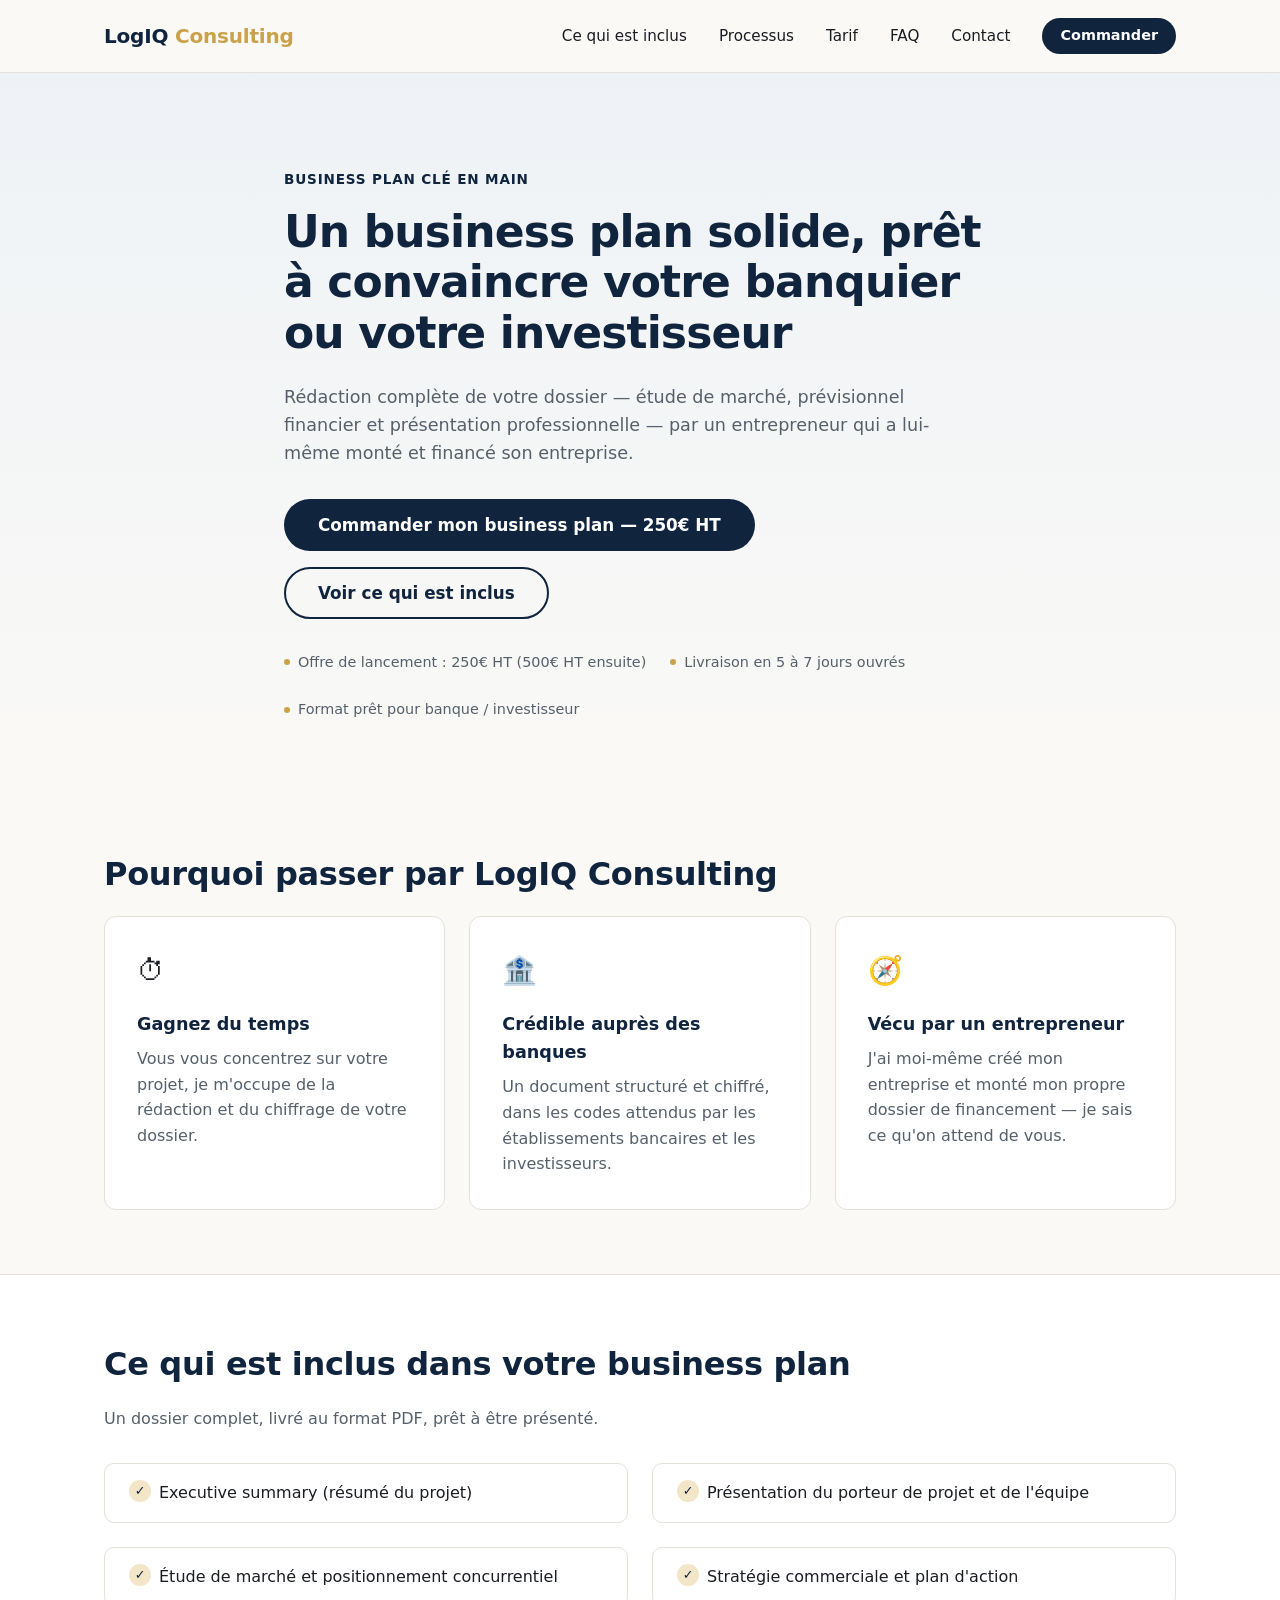
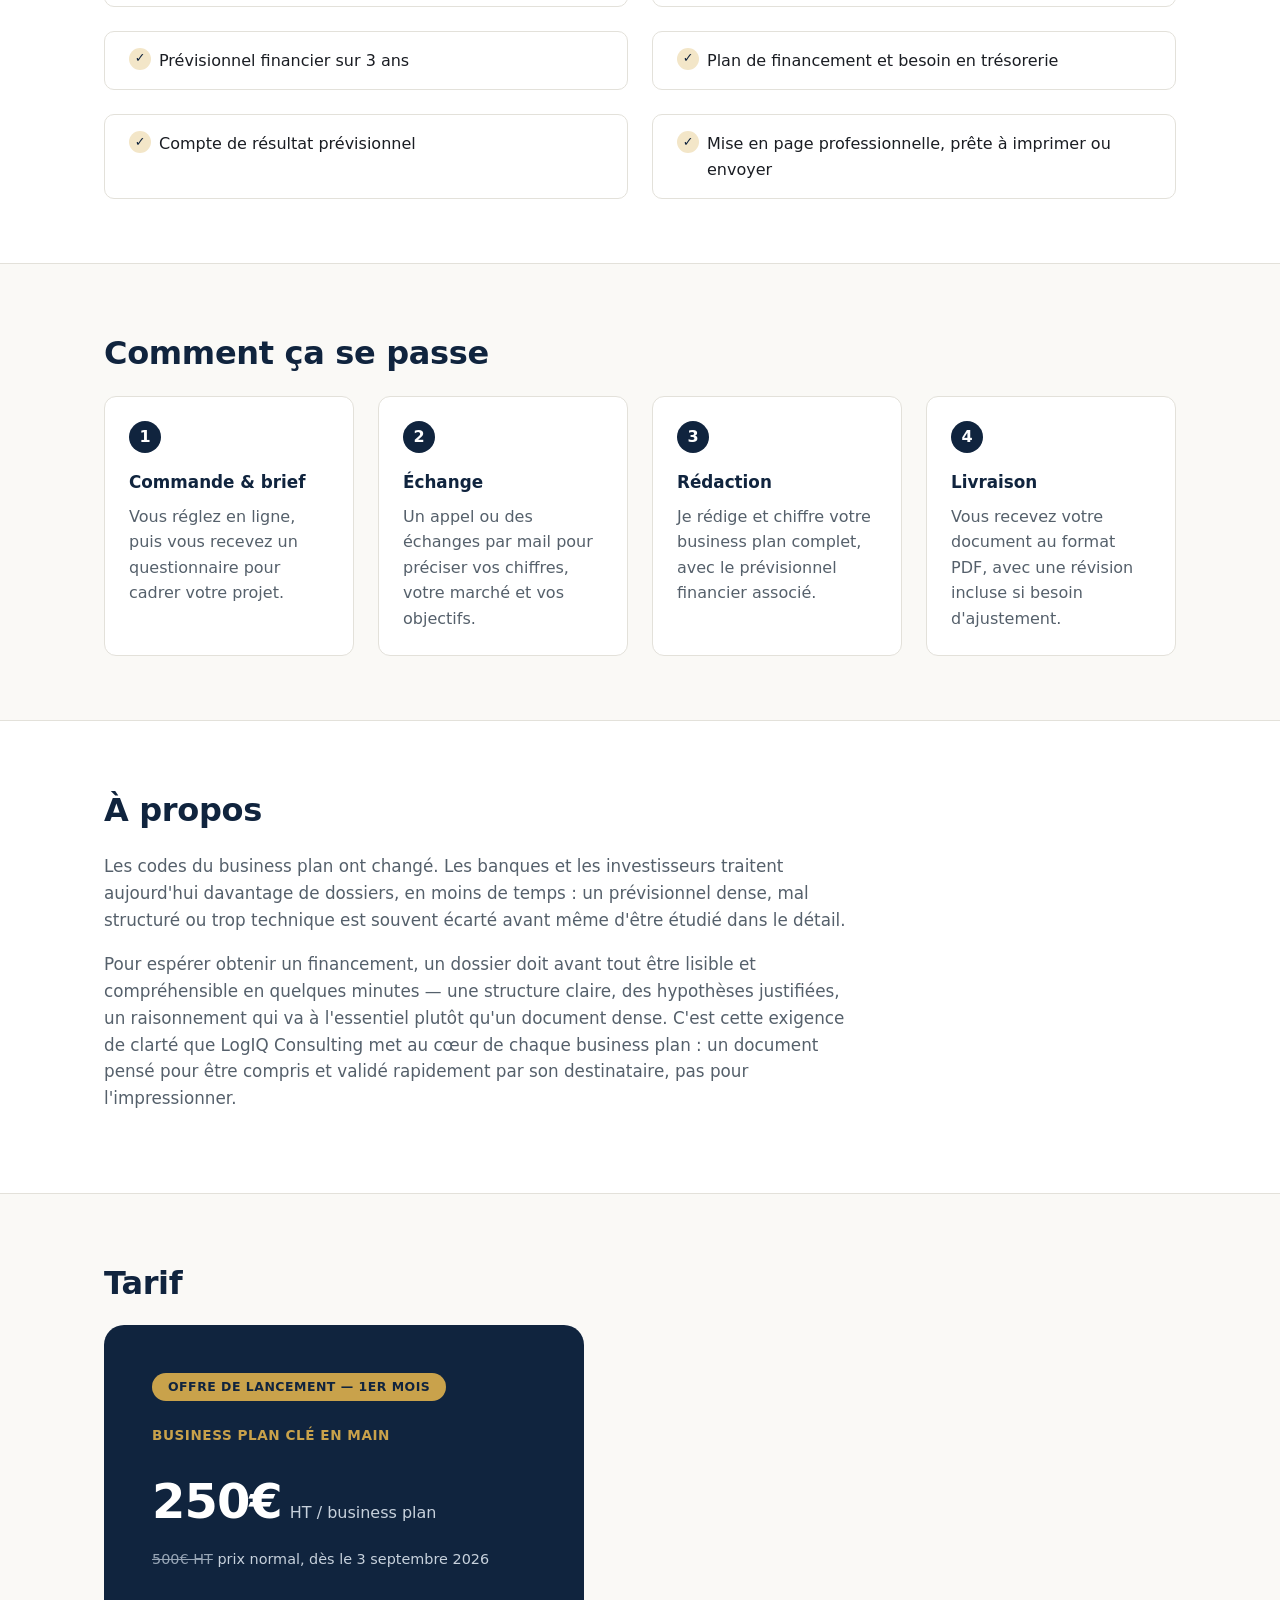
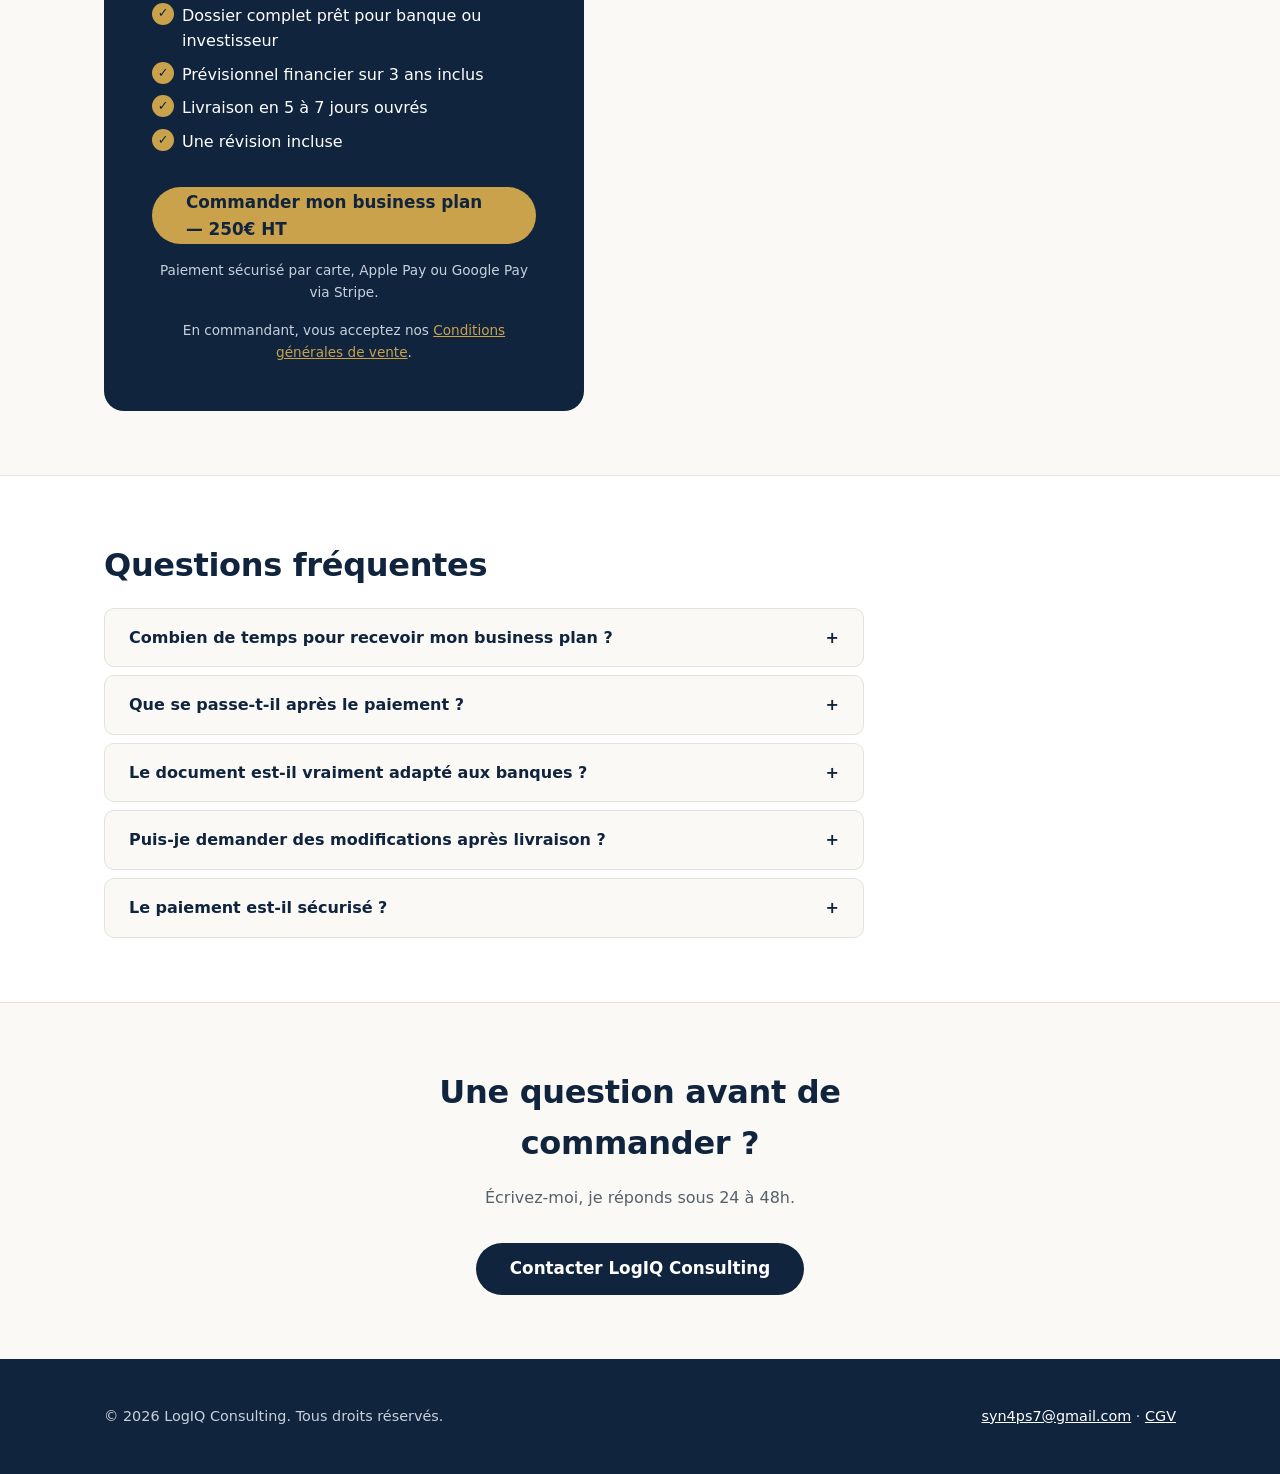
==== index.html @ dfabd3e8 "Ajouter le vrai lien de paiement Stripe (offre de lancement 250€ HT)" ====
<!doctype html>
<html lang="fr">
<head>
  <meta charset="UTF-8" />
  <meta name="viewport" content="width=device-width, initial-scale=1.0" />
  <title>LogIQ Consulting — Business plan clé en main pour banque ou investisseur</title>
  <meta name="description" content="Business plan professionnel clé en main pour votre dossier bancaire ou levée de fonds. Rédigé par un entrepreneur expérimenté. Offre de lancement à 250€ HT, livré en 5 à 7 jours." />
  <link rel="icon" href="data:,">
  <link rel="stylesheet" href="styles.css" />
</head>
<body>
  <a class="skip-link" href="#main">Aller au contenu</a>

  <header class="site-header">
    <div class="container header-inner">
      <a href="#top" class="logo">LogIQ <span>Consulting</span></a>

      <button class="nav-toggle" id="navToggle" aria-expanded="false" aria-controls="primaryNav">
        <span class="sr-only">Ouvrir le menu</span>
        <span class="nav-toggle-bar" aria-hidden="true"></span>
      </button>

      <nav class="primary-nav" id="primaryNav">
        <a href="#inclus">Ce qui est inclus</a>
        <a href="#processus">Processus</a>
        <a href="#tarif">Tarif</a>
        <a href="#faq">FAQ</a>
        <a href="#contact">Contact</a>
        <a href="#tarif" class="btn btn-primary btn-small">Commander</a>
      </nav>
    </div>
  </header>

  <main id="main">
    <!-- Hero -->
    <section class="hero" id="top">
      <div class="container hero-inner">
        <p class="eyebrow">Business plan clé en main</p>
        <h1>Un business plan solide, prêt à convaincre votre banquier ou votre investisseur</h1>
        <p class="hero-sub">
          Rédaction complète de votre dossier — étude de marché, prévisionnel financier et présentation
          professionnelle — par un entrepreneur qui a lui-même monté et financé son entreprise.
        </p>
        <div class="hero-actions">
          <a href="#tarif" class="btn btn-primary btn-large">Commander mon business plan — 250€ HT</a>
          <a href="#inclus" class="btn btn-ghost btn-large">Voir ce qui est inclus</a>
        </div>
        <ul class="hero-trust" role="list">
          <li>Offre de lancement : 250€ HT (500€ HT ensuite)</li>
          <li>Livraison en 5 à 7 jours ouvrés</li>
          <li>Format prêt pour banque / investisseur</li>
        </ul>
      </div>
    </section>

    <!-- Value props -->
    <section class="section" aria-labelledby="valeurs-title">
      <div class="container">
        <h2 id="valeurs-title" class="section-title">Pourquoi passer par LogIQ Consulting</h2>
        <div class="grid grid-3">
          <div class="card">
            <div class="card-icon" aria-hidden="true">⏱</div>
            <h3>Gagnez du temps</h3>
            <p>Vous vous concentrez sur votre projet, je m'occupe de la rédaction et du chiffrage de votre dossier.</p>
          </div>
          <div class="card">
            <div class="card-icon" aria-hidden="true">🏦</div>
            <h3>Crédible auprès des banques</h3>
            <p>Un document structuré et chiffré, dans les codes attendus par les établissements bancaires et les investisseurs.</p>
          </div>
          <div class="card">
            <div class="card-icon" aria-hidden="true">🧭</div>
            <h3>Vécu par un entrepreneur</h3>
            <p>J'ai moi-même créé mon entreprise et monté mon propre dossier de financement — je sais ce qu'on attend de vous.</p>
          </div>
        </div>
      </div>
    </section>

    <!-- What's included -->
    <section class="section section-alt" id="inclus" aria-labelledby="inclus-title">
      <div class="container">
        <h2 id="inclus-title" class="section-title">Ce qui est inclus dans votre business plan</h2>
        <p class="section-lead">Un dossier complet, livré au format PDF, prêt à être présenté.</p>
        <ul class="checklist grid grid-2" role="list">
          <li><span class="check" aria-hidden="true">✓</span> Executive summary (résumé du projet)</li>
          <li><span class="check" aria-hidden="true">✓</span> Présentation du porteur de projet et de l'équipe</li>
          <li><span class="check" aria-hidden="true">✓</span> Étude de marché et positionnement concurrentiel</li>
          <li><span class="check" aria-hidden="true">✓</span> Stratégie commerciale et plan d'action</li>
          <li><span class="check" aria-hidden="true">✓</span> Prévisionnel financier sur 3 ans</li>
          <li><span class="check" aria-hidden="true">✓</span> Plan de financement et besoin en trésorerie</li>
          <li><span class="check" aria-hidden="true">✓</span> Compte de résultat prévisionnel</li>
          <li><span class="check" aria-hidden="true">✓</span> Mise en page professionnelle, prête à imprimer ou envoyer</li>
        </ul>
      </div>
    </section>

    <!-- Process -->
    <section class="section" id="processus" aria-labelledby="processus-title">
      <div class="container">
        <h2 id="processus-title" class="section-title">Comment ça se passe</h2>
        <ol class="steps grid grid-4">
          <li class="step">
            <span class="step-number" aria-hidden="true">1</span>
            <h3>Commande &amp; brief</h3>
            <p>Vous réglez en ligne, puis vous recevez un questionnaire pour cadrer votre projet.</p>
          </li>
          <li class="step">
            <span class="step-number" aria-hidden="true">2</span>
            <h3>Échange</h3>
            <p>Un appel ou des échanges par mail pour préciser vos chiffres, votre marché et vos objectifs.</p>
          </li>
          <li class="step">
            <span class="step-number" aria-hidden="true">3</span>
            <h3>Rédaction</h3>
            <p>Je rédige et chiffre votre business plan complet, avec le prévisionnel financier associé.</p>
          </li>
          <li class="step">
            <span class="step-number" aria-hidden="true">4</span>
            <h3>Livraison</h3>
            <p>Vous recevez votre document au format PDF, avec une révision incluse si besoin d'ajustement.</p>
          </li>
        </ol>
      </div>
    </section>

    <!-- About -->
    <section class="section section-alt" aria-labelledby="apropos-title">
      <div class="container about-inner">
        <div>
          <h2 id="apropos-title" class="section-title">À propos</h2>
          <p>
            Les codes du business plan ont changé. Les banques et les investisseurs traitent aujourd'hui
            davantage de dossiers, en moins de temps : un prévisionnel dense, mal structuré ou trop technique
            est souvent écarté avant même d'être étudié dans le détail.
          </p>
          <p>
            Pour espérer obtenir un financement, un dossier doit avant tout être lisible et compréhensible en
            quelques minutes — une structure claire, des hypothèses justifiées, un raisonnement qui va à
            l'essentiel plutôt qu'un document dense. C'est cette exigence de clarté que LogIQ Consulting met
            au cœur de chaque business plan : un document pensé pour être compris et validé rapidement par
            son destinataire, pas pour l'impressionner.
          </p>
        </div>
      </div>
    </section>

    <!-- Pricing -->
    <section class="section" id="tarif" aria-labelledby="tarif-title">
      <div class="container">
        <h2 id="tarif-title" class="section-title">Tarif</h2>
        <div class="pricing-card">
          <span class="pricing-badge">Offre de lancement — 1er mois</span>
          <p class="pricing-label">Business plan clé en main</p>
          <p class="price"><span class="price-amount">250€</span><span class="price-unit">HT / business plan</span></p>
          <!-- Ajuste cette date si ton lancement ne commence pas aujourd'hui : 1 mois après le début de l'offre. -->
          <p class="price-was"><span class="price-was-amount">500€ HT</span> prix normal, dès le 3 septembre 2026</p>
          <ul class="pricing-features" role="list">
            <li><span class="check" aria-hidden="true">✓</span> Dossier complet prêt pour banque ou investisseur</li>
            <li><span class="check" aria-hidden="true">✓</span> Prévisionnel financier sur 3 ans inclus</li>
            <li><span class="check" aria-hidden="true">✓</span> Livraison en 5 à 7 jours ouvrés</li>
            <li><span class="check" aria-hidden="true">✓</span> Une révision incluse</li>
          </ul>

          <!--
            Lien Stripe (offre de lancement, 250€ HT). À remplacer par le Payment Link à 500€ HT
            après le 3 septembre 2026 (voir README.md).
          -->
          <a
            href="https://buy.stripe.com/eVq6oJ7ZH3sT4bz9992Ry00"
            class="btn btn-primary btn-large btn-full"
          >
            Commander mon business plan — 250€ HT
          </a>
          <p class="pricing-note">Paiement sécurisé par carte, Apple Pay ou Google Pay via Stripe.</p>
          <p class="pricing-note">En commandant, vous acceptez nos <a href="cgv.html">Conditions générales de vente</a>.</p>
        </div>
      </div>
    </section>

    <!-- FAQ -->
    <section class="section section-alt" id="faq" aria-labelledby="faq-title">
      <div class="container">
        <h2 id="faq-title" class="section-title">Questions fréquentes</h2>
        <div class="faq-list">
          <details class="faq-item">
            <summary>Combien de temps pour recevoir mon business plan ?</summary>
            <p>Comptez entre 5 et 7 jours ouvrés après notre échange initial, en fonction de la complexité du projet.</p>
          </details>
          <details class="faq-item">
            <summary>Que se passe-t-il après le paiement ?</summary>
            <p>Vous recevez un questionnaire par e-mail pour me transmettre les informations sur votre projet, puis nous convenons d'un échange pour affiner les détails.</p>
          </details>
          <details class="faq-item">
            <summary>Le document est-il vraiment adapté aux banques ?</summary>
            <p>Oui, le format et la structure suivent les attentes classiques des établissements bancaires et des investisseurs : executive summary, étude de marché, prévisionnel financier détaillé et plan de financement.</p>
          </details>
          <details class="faq-item">
            <summary>Puis-je demander des modifications après livraison ?</summary>
            <p>Une révision est incluse dans le tarif pour ajuster le document après la première livraison.</p>
          </details>
          <details class="faq-item">
            <summary>Le paiement est-il sécurisé ?</summary>
            <p>Oui, le paiement est traité directement par Stripe, un prestataire de paiement sécurisé. Aucune donnée bancaire ne transite par ce site.</p>
          </details>
        </div>
      </div>
    </section>

    <!-- Contact -->
    <section class="section" id="contact" aria-labelledby="contact-title">
      <div class="container contact-inner">
        <h2 id="contact-title" class="section-title">Une question avant de commander ?</h2>
        <p class="section-lead">Écrivez-moi, je réponds sous 24 à 48h.</p>
        <a class="btn btn-primary btn-large" href="mailto:syn4ps7@gmail.com?subject=Question%20business%20plan">
          Contacter LogIQ Consulting
        </a>
      </div>
    </section>
  </main>

  <footer class="site-footer">
    <div class="container footer-inner">
      <p>© <span id="year"></span> LogIQ Consulting. Tous droits réservés.</p>
      <p><a href="mailto:syn4ps7@gmail.com">syn4ps7@gmail.com</a> · <a href="cgv.html">CGV</a></p>
    </div>
  </footer>

  <script src="script.js"></script>
</body>
</html>
---- styles.css ----
:root {
  --navy: #10243e;
  --navy-light: #1b3a5c;
  --gold: #c9a24b;
  --gold-soft: #f3e6c8;
  --bg: #faf9f6;
  --surface: #ffffff;
  --text: #1a1d23;
  --text-muted: #55606b;
  --border: #e3e1da;

  --font-base: system-ui, -apple-system, "Segoe UI", Roboto, Helvetica, Arial, sans-serif;
  --space-1: 4px;
  --space-2: 8px;
  --space-3: 16px;
  --space-4: 24px;
  --space-5: 32px;
  --space-6: 48px;
  --space-7: 64px;
  --space-8: 96px;
  --radius: 12px;
  --max-width: 1120px;
}

* {
  box-sizing: border-box;
}

html {
  scroll-behavior: smooth;
}

body {
  margin: 0;
  font-family: var(--font-base);
  color: var(--text);
  background: var(--bg);
  line-height: 1.6;
  -webkit-font-smoothing: antialiased;
}

img {
  max-width: 100%;
  display: block;
}

a {
  color: var(--navy);
}

.sr-only {
  position: absolute;
  width: 1px;
  height: 1px;
  padding: 0;
  margin: -1px;
  overflow: hidden;
  clip: rect(0, 0, 0, 0);
  white-space: nowrap;
  border: 0;
}

.skip-link {
  position: absolute;
  left: -9999px;
  top: 0;
  background: var(--navy);
  color: #fff;
  padding: var(--space-2) var(--space-3);
  z-index: 100;
  border-radius: 0 0 8px 0;
}

.skip-link:focus {
  left: 0;
}

.container {
  max-width: var(--max-width);
  margin: 0 auto;
  padding: 0 var(--space-4);
}

/* Header */
.site-header {
  position: sticky;
  top: 0;
  z-index: 50;
  background: rgba(250, 249, 246, 0.92);
  backdrop-filter: blur(8px);
  border-bottom: 1px solid var(--border);
}

.header-inner {
  display: flex;
  align-items: center;
  justify-content: space-between;
  height: 72px;
}

.logo {
  font-weight: 700;
  font-size: 1.25rem;
  color: var(--navy);
  text-decoration: none;
  letter-spacing: -0.01em;
}

.logo span {
  color: var(--gold);
}

.nav-toggle {
  display: none;
  background: none;
  border: 1px solid var(--border);
  border-radius: 8px;
  width: 44px;
  height: 44px;
  align-items: center;
  justify-content: center;
  cursor: pointer;
}

.nav-toggle-bar,
.nav-toggle-bar::before,
.nav-toggle-bar::after {
  content: "";
  display: block;
  width: 20px;
  height: 2px;
  background: var(--navy);
  position: relative;
}

.nav-toggle-bar::before {
  position: absolute;
  top: -6px;
}

.nav-toggle-bar::after {
  position: absolute;
  top: 6px;
}

.primary-nav {
  display: flex;
  align-items: center;
  gap: var(--space-5);
}

.primary-nav a:not(.btn) {
  color: var(--text);
  text-decoration: none;
  font-weight: 500;
  font-size: 0.95rem;
}

.primary-nav a:not(.btn):hover,
.primary-nav a:not(.btn):focus-visible {
  color: var(--navy);
  text-decoration: underline;
}

/* Buttons */
.btn {
  display: inline-flex;
  align-items: center;
  justify-content: center;
  text-decoration: none;
  font-weight: 600;
  border-radius: 999px;
  border: 2px solid transparent;
  cursor: pointer;
  transition: transform 0.15s ease, background 0.15s ease, border-color 0.15s ease;
  min-height: 44px;
  padding: 0 var(--space-4);
}

.btn:focus-visible {
  outline: 3px solid var(--gold);
  outline-offset: 2px;
}

.btn-primary {
  background: var(--navy);
  color: #fff;
}

.btn-primary:hover {
  background: var(--navy-light);
}

.btn-ghost {
  background: transparent;
  border-color: var(--navy);
  color: var(--navy);
}

.btn-ghost:hover {
  background: var(--navy);
  color: #fff;
}

.btn-large {
  padding: 0 var(--space-5);
  min-height: 52px;
  font-size: 1.05rem;
}

.btn-small {
  min-height: 36px;
  padding: 0 var(--space-3);
  font-size: 0.9rem;
}

.btn-full {
  width: 100%;
}

/* Hero */
.hero {
  padding: var(--space-8) 0 var(--space-7);
  background: linear-gradient(180deg, #eef2f6 0%, var(--bg) 100%);
}

.hero-inner {
  max-width: 760px;
}

.eyebrow {
  color: var(--navy);
  font-weight: 700;
  letter-spacing: 0.06em;
  text-transform: uppercase;
  font-size: 0.85rem;
  margin: 0 0 var(--space-3);
}

.hero h1 {
  font-size: clamp(2rem, 4vw, 2.75rem);
  line-height: 1.15;
  margin: 0 0 var(--space-4);
  color: var(--navy);
  letter-spacing: -0.02em;
}

.hero-sub {
  font-size: 1.1rem;
  color: var(--text-muted);
  margin: 0 0 var(--space-5);
  max-width: 60ch;
}

.hero-actions {
  display: flex;
  flex-wrap: wrap;
  gap: var(--space-3);
  margin-bottom: var(--space-5);
}

.hero-trust {
  list-style: none;
  display: flex;
  flex-wrap: wrap;
  gap: var(--space-4);
  margin: 0;
  padding: 0;
  color: var(--text-muted);
  font-size: 0.9rem;
}

.hero-trust li {
  display: flex;
  align-items: center;
  gap: var(--space-2);
}

.hero-trust li::before {
  content: "";
  width: 6px;
  height: 6px;
  border-radius: 50%;
  background: var(--gold);
  display: inline-block;
}

/* Sections */
.section {
  padding: var(--space-7) 0;
}

.section-alt {
  background: var(--surface);
  border-top: 1px solid var(--border);
  border-bottom: 1px solid var(--border);
}

.section-title {
  font-size: clamp(1.5rem, 3vw, 2rem);
  color: var(--navy);
  margin: 0 0 var(--space-3);
  letter-spacing: -0.01em;
}

.section-lead {
  color: var(--text-muted);
  margin: 0 0 var(--space-5);
  max-width: 60ch;
}

/* Grids */
.grid {
  display: grid;
  gap: var(--space-4);
}

.grid-2 {
  grid-template-columns: repeat(2, 1fr);
}

.grid-3 {
  grid-template-columns: repeat(3, 1fr);
}

.grid-4 {
  grid-template-columns: repeat(4, 1fr);
}

/* Cards */
.card {
  background: var(--surface);
  border: 1px solid var(--border);
  border-radius: var(--radius);
  padding: var(--space-5);
}

.card-icon {
  font-size: 1.75rem;
  margin-bottom: var(--space-3);
}

.card h3 {
  margin: 0 0 var(--space-2);
  color: var(--navy);
  font-size: 1.1rem;
}

.card p {
  margin: 0;
  color: var(--text-muted);
}

/* Checklist */
.checklist {
  list-style: none;
  margin: 0;
  padding: 0;
}

.checklist li {
  display: flex;
  align-items: flex-start;
  gap: var(--space-2);
  background: var(--surface);
  border: 1px solid var(--border);
  border-radius: 10px;
  padding: var(--space-3) var(--space-4);
}

.check {
  color: var(--navy);
  background: var(--gold-soft);
  border-radius: 50%;
  width: 22px;
  height: 22px;
  flex: none;
  display: inline-flex;
  align-items: center;
  justify-content: center;
  font-size: 0.8rem;
  font-weight: 700;
}

/* Steps */
.steps {
  list-style: none;
  margin: 0;
  padding: 0;
}

.step {
  background: var(--surface);
  border: 1px solid var(--border);
  border-radius: var(--radius);
  padding: var(--space-4);
}

.step-number {
  display: inline-flex;
  align-items: center;
  justify-content: center;
  width: 32px;
  height: 32px;
  border-radius: 50%;
  background: var(--navy);
  color: #fff;
  font-weight: 700;
  margin-bottom: var(--space-3);
}

.step h3 {
  margin: 0 0 var(--space-2);
  color: var(--navy);
  font-size: 1.05rem;
}

.step p {
  margin: 0;
  color: var(--text-muted);
}

/* About */
.about-inner p {
  max-width: 70ch;
  color: var(--text-muted);
  font-size: 1.05rem;
}

/* Pricing */
.pricing-card {
  max-width: 480px;
  background: var(--navy);
  color: #fff;
  border-radius: 20px;
  padding: var(--space-6);
}

.pricing-badge {
  display: inline-block;
  background: var(--gold);
  color: var(--navy);
  font-weight: 700;
  font-size: 0.78rem;
  text-transform: uppercase;
  letter-spacing: 0.04em;
  padding: var(--space-1) var(--space-3);
  border-radius: 999px;
  margin: 0 0 var(--space-4);
}

.pricing-label {
  color: var(--gold);
  font-weight: 700;
  text-transform: uppercase;
  letter-spacing: 0.04em;
  font-size: 0.85rem;
  margin: 0 0 var(--space-3);
}

.price {
  display: flex;
  align-items: baseline;
  gap: var(--space-2);
  margin: 0 0 var(--space-2);
}

.price-amount {
  font-size: 3rem;
  font-weight: 800;
  letter-spacing: -0.02em;
}

.price-unit {
  color: #c7d1dc;
}

.price-was {
  margin: 0 0 var(--space-5);
  font-size: 0.9rem;
  color: #c7d1dc;
}

.price-was-amount {
  text-decoration: line-through;
  color: #97a5b5;
}

.pricing-features {
  list-style: none;
  margin: 0 0 var(--space-5);
  padding: 0;
  display: flex;
  flex-direction: column;
  gap: var(--space-2);
}

.pricing-features li {
  display: flex;
  align-items: flex-start;
  gap: var(--space-2);
}

.pricing-features .check {
  background: var(--gold);
  color: var(--navy);
}

.pricing-card .btn-primary {
  background: var(--gold);
  color: var(--navy);
}

.pricing-card .btn-primary:hover {
  background: #d9b568;
}

.pricing-note {
  margin: var(--space-3) 0 0;
  font-size: 0.85rem;
  color: #c7d1dc;
  text-align: center;
}

.pricing-note a {
  color: var(--gold);
}

/* FAQ */
.faq-list {
  display: flex;
  flex-direction: column;
  gap: var(--space-2);
  max-width: 760px;
}

.faq-item {
  background: var(--bg);
  border: 1px solid var(--border);
  border-radius: 10px;
  padding: var(--space-3) var(--space-4);
}

.faq-item summary {
  cursor: pointer;
  font-weight: 600;
  color: var(--navy);
  list-style: none;
}

.faq-item summary::-webkit-details-marker {
  display: none;
}

.faq-item summary::after {
  content: "+";
  float: right;
  font-weight: 700;
}

.faq-item[open] summary::after {
  content: "–";
}

.faq-item p {
  margin: var(--space-3) 0 0;
  color: var(--text-muted);
}

/* Contact */
.contact-inner {
  text-align: center;
  max-width: 560px;
}

/* Footer */
.site-footer {
  background: var(--navy);
  color: #c7d1dc;
  padding: var(--space-5) 0;
}

.footer-inner {
  display: flex;
  justify-content: space-between;
  flex-wrap: wrap;
  gap: var(--space-2);
  font-size: 0.9rem;
}

.footer-inner a {
  color: #fff;
}

/* Responsive */
@media (max-width: 900px) {
  .grid-3,
  .grid-4 {
    grid-template-columns: repeat(2, 1fr);
  }
}

@media (max-width: 640px) {
  .grid-2,
  .grid-3,
  .grid-4 {
    grid-template-columns: 1fr;
  }

  .nav-toggle {
    display: inline-flex;
  }

  .primary-nav {
    position: absolute;
    top: 72px;
    left: 0;
    right: 0;
    background: var(--surface);
    border-bottom: 1px solid var(--border);
    flex-direction: column;
    align-items: stretch;
    padding: var(--space-3) var(--space-4);
    gap: var(--space-3);
    display: none;
  }

  .primary-nav.is-open {
    display: flex;
  }

  .primary-nav .btn {
    width: 100%;
  }

  .pricing-card {
    padding: var(--space-4);
  }
}

@media (prefers-reduced-motion: reduce) {
  html {
    scroll-behavior: auto;
  }

  .btn {
    transition: none;
  }
}

/* Legal document (CGV) */
.legal-hero {
  padding: var(--space-6) 0 var(--space-5);
}

.legal-title {
  font-size: clamp(1.75rem, 3.5vw, 2.5rem);
  color: var(--navy);
  margin: 0 0 var(--space-3);
  letter-spacing: -0.01em;
}

.legal-container {
  display: grid;
  grid-template-columns: 240px 1fr;
  gap: var(--space-6);
  align-items: start;
}

.legal-toc {
  position: sticky;
  top: 96px;
  background: var(--bg);
  border: 1px solid var(--border);
  border-radius: var(--radius);
  padding: var(--space-4);
}

.legal-toc-title {
  margin: 0 0 var(--space-2);
  font-weight: 700;
  text-transform: uppercase;
  letter-spacing: 0.04em;
  font-size: 0.78rem;
  color: var(--navy);
}

.legal-toc ol {
  margin: 0;
  padding-left: 1.1rem;
  display: flex;
  flex-direction: column;
  gap: var(--space-2);
}

.legal-toc a {
  color: var(--text-muted);
  text-decoration: none;
  font-size: 0.9rem;
}

.legal-toc a:hover,
.legal-toc a:focus-visible {
  color: var(--navy);
  text-decoration: underline;
}

.legal-body {
  max-width: 72ch;
  display: flex;
  flex-direction: column;
  gap: var(--space-6);
}

.legal-article h2 {
  color: var(--navy);
  font-size: 1.2rem;
  margin: 0 0 var(--space-3);
  scroll-margin-top: 96px;
}

.legal-article p {
  color: var(--text-muted);
  margin: 0 0 var(--space-3);
}

.legal-article p:last-child {
  margin-bottom: 0;
}

.legal-list {
  color: var(--text-muted);
  margin: 0 0 var(--space-3);
  padding-left: 1.2rem;
  display: flex;
  flex-direction: column;
  gap: var(--space-2);
}

.legal-note {
  font-size: 0.9rem;
  background: var(--gold-soft);
  border-radius: 8px;
  padding: var(--space-3);
  color: var(--text);
}

@media (max-width: 900px) {
  .legal-container {
    grid-template-columns: 1fr;
  }

  .legal-toc {
    position: static;
  }
}
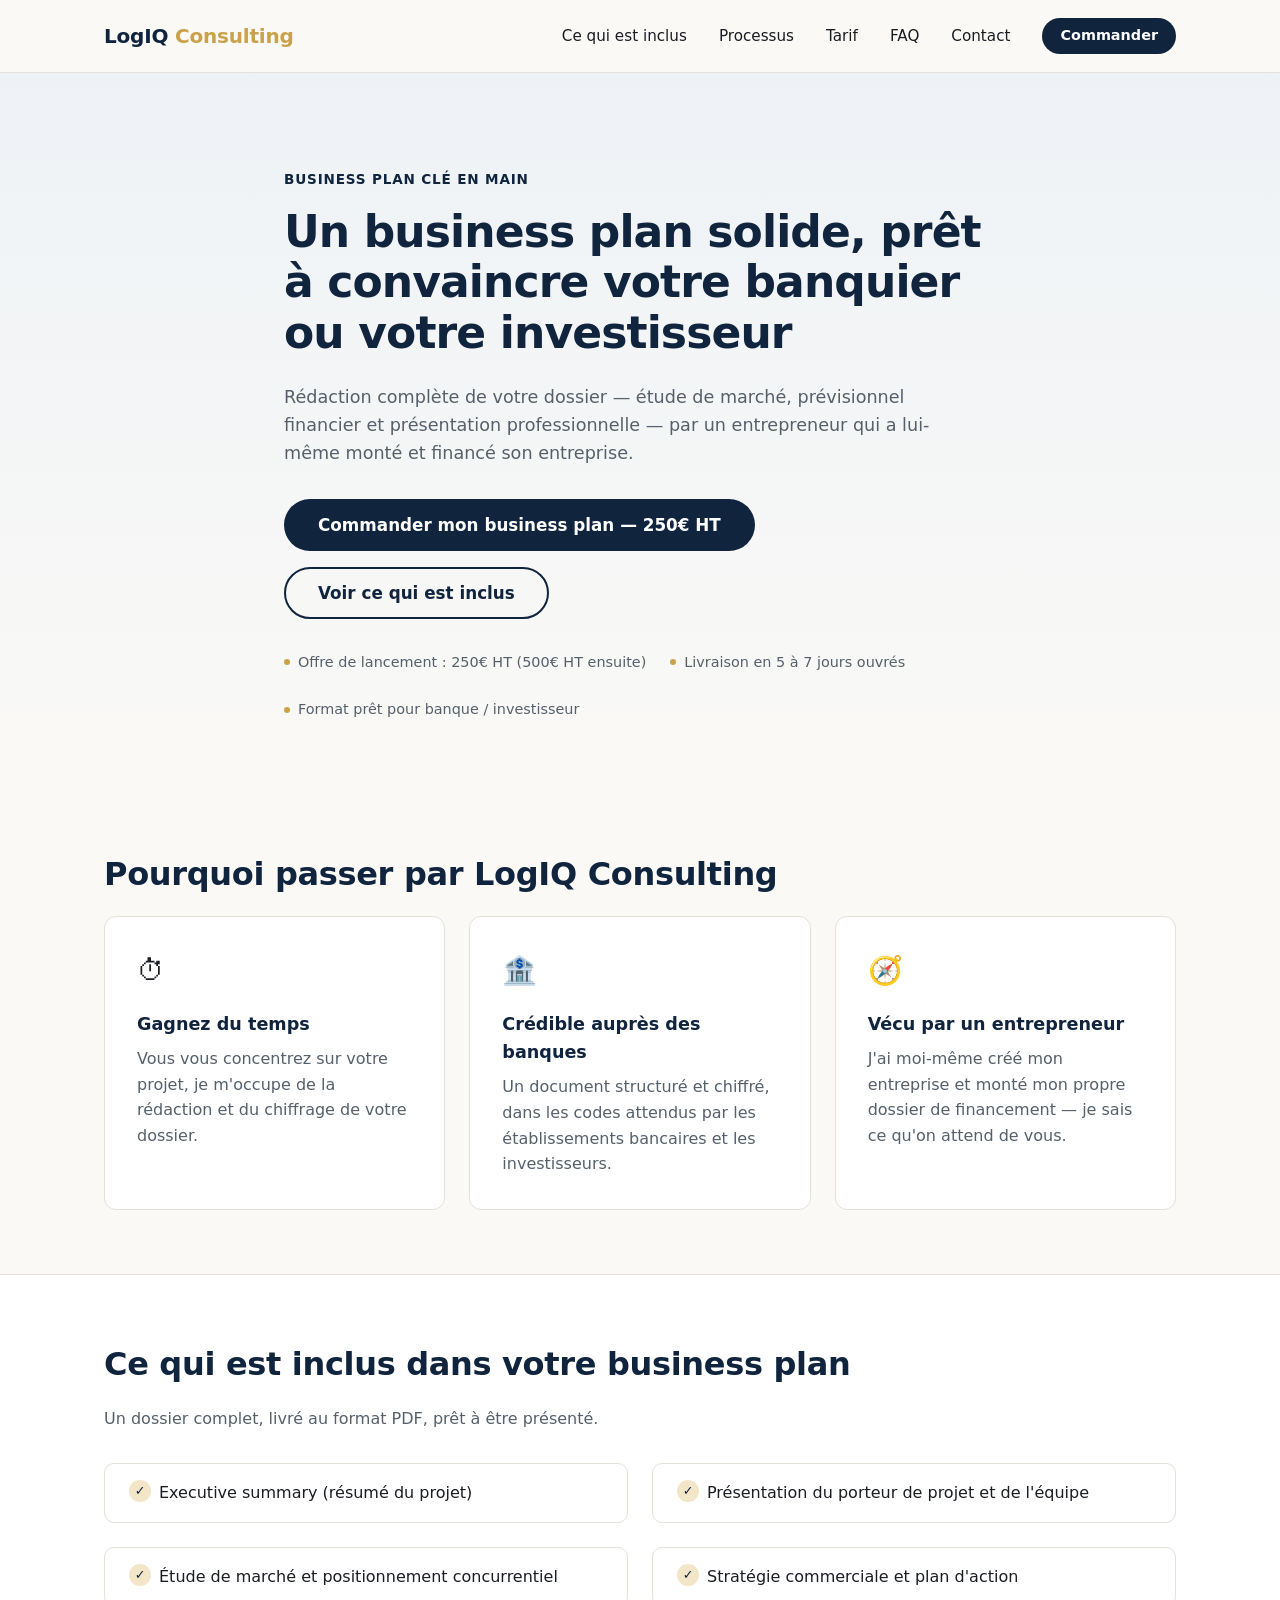
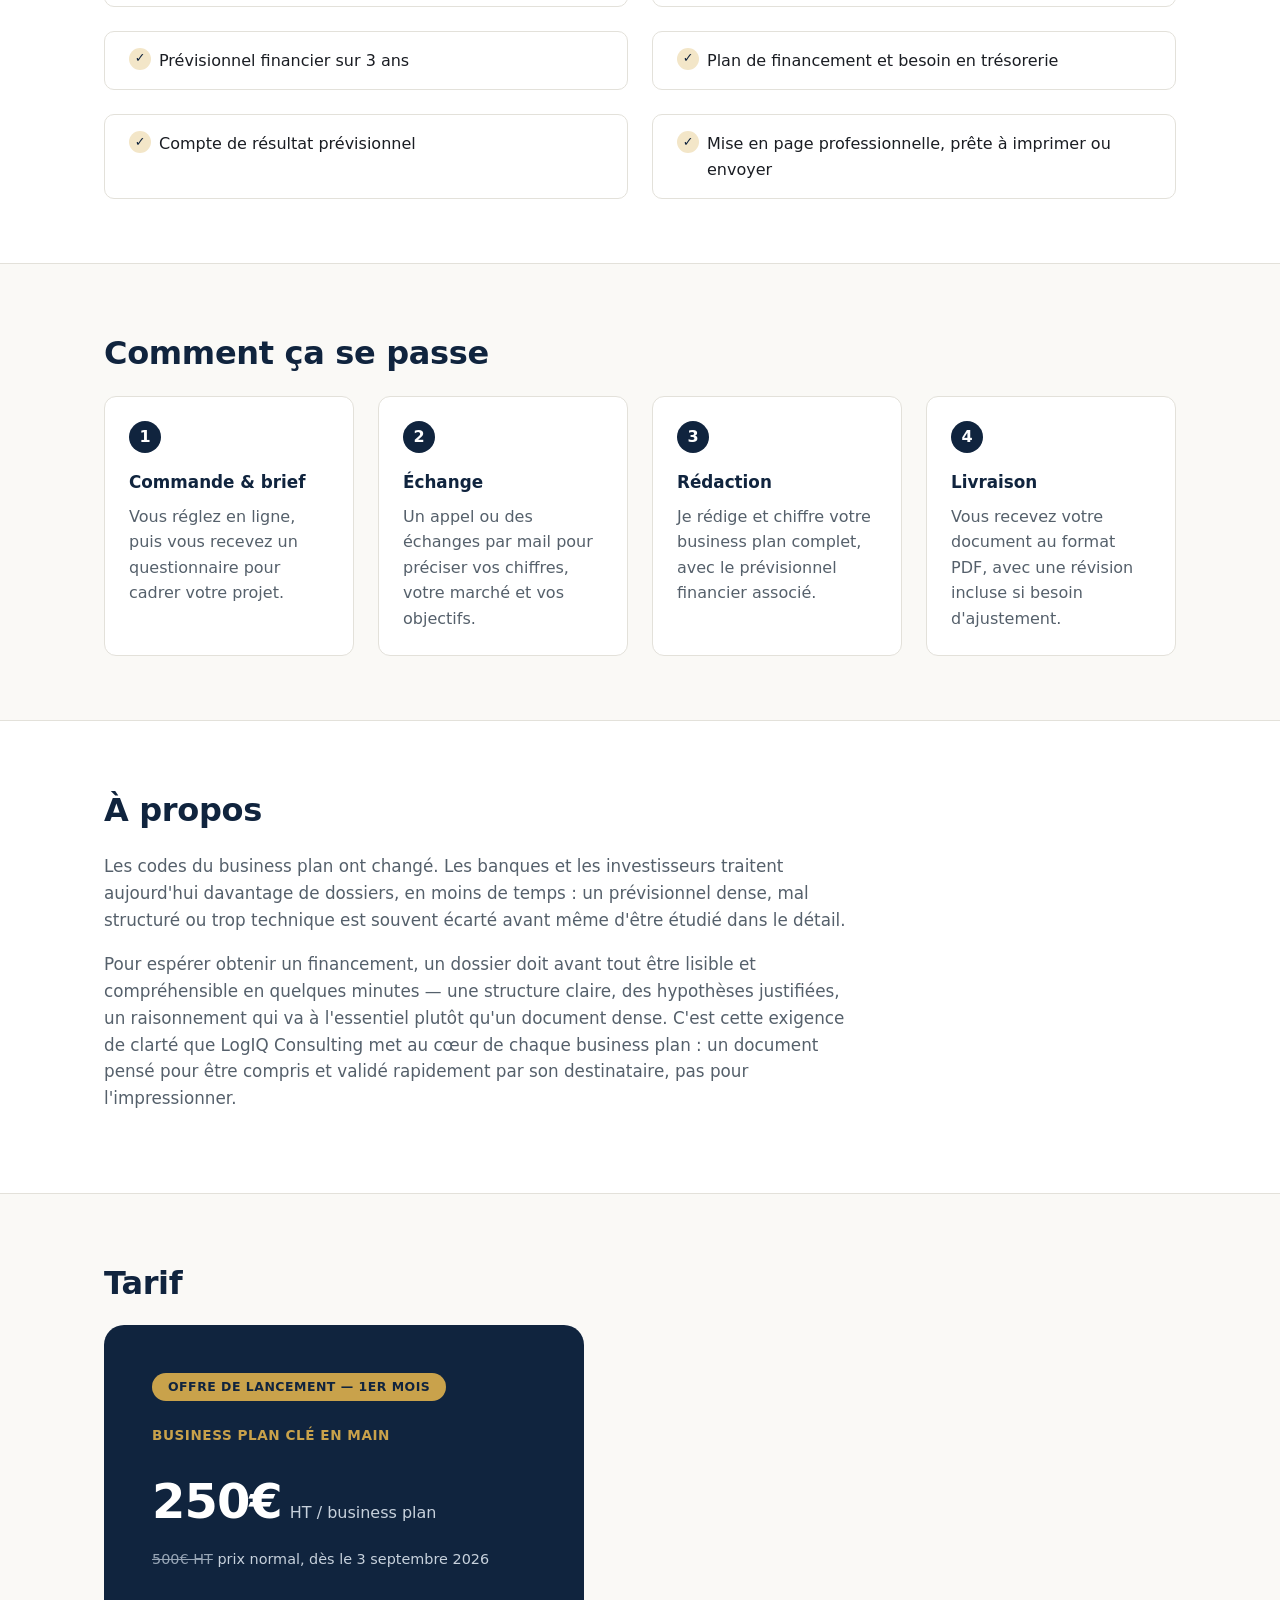
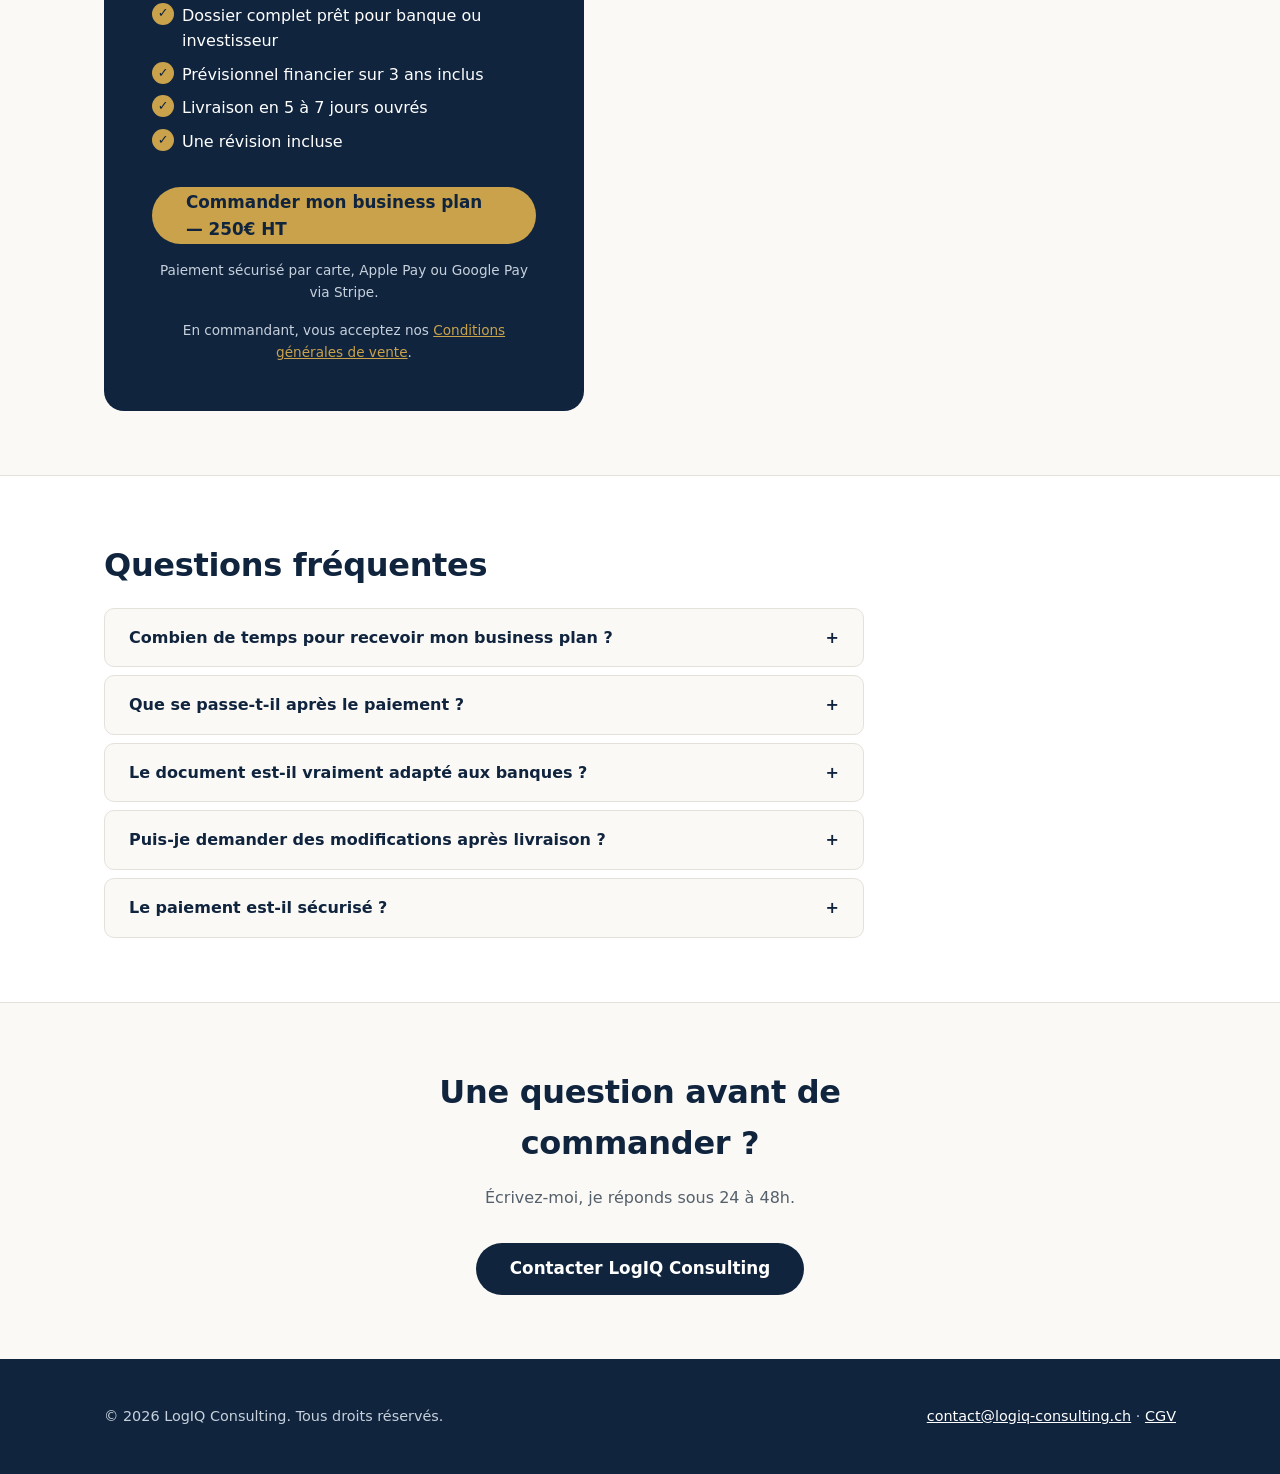
==== commit 5a7ad8ac: "Remplacer l'e-mail personnel par l'adresse professionnelle contact@logiq-consulting.ch" ====
--- a/index.html
+++ b/index.html
@@ -212,7 +212,7 @@
       <div class="container contact-inner">
         <h2 id="contact-title" class="section-title">Une question avant de commander ?</h2>
         <p class="section-lead">Écrivez-moi, je réponds sous 24 à 48h.</p>
-        <a class="btn btn-primary btn-large" href="mailto:syn4ps7@gmail.com?subject=Question%20business%20plan">
+        <a class="btn btn-primary btn-large" href="mailto:contact@logiq-consulting.ch?subject=Question%20business%20plan">
           Contacter LogIQ Consulting
         </a>
       </div>
@@ -222,7 +222,7 @@
   <footer class="site-footer">
     <div class="container footer-inner">
       <p>© <span id="year"></span> LogIQ Consulting. Tous droits réservés.</p>
-      <p><a href="mailto:syn4ps7@gmail.com">syn4ps7@gmail.com</a> · <a href="cgv.html">CGV</a></p>
+      <p><a href="mailto:contact@logiq-consulting.ch">contact@logiq-consulting.ch</a> · <a href="cgv.html">CGV</a></p>
     </div>
   </footer>
 
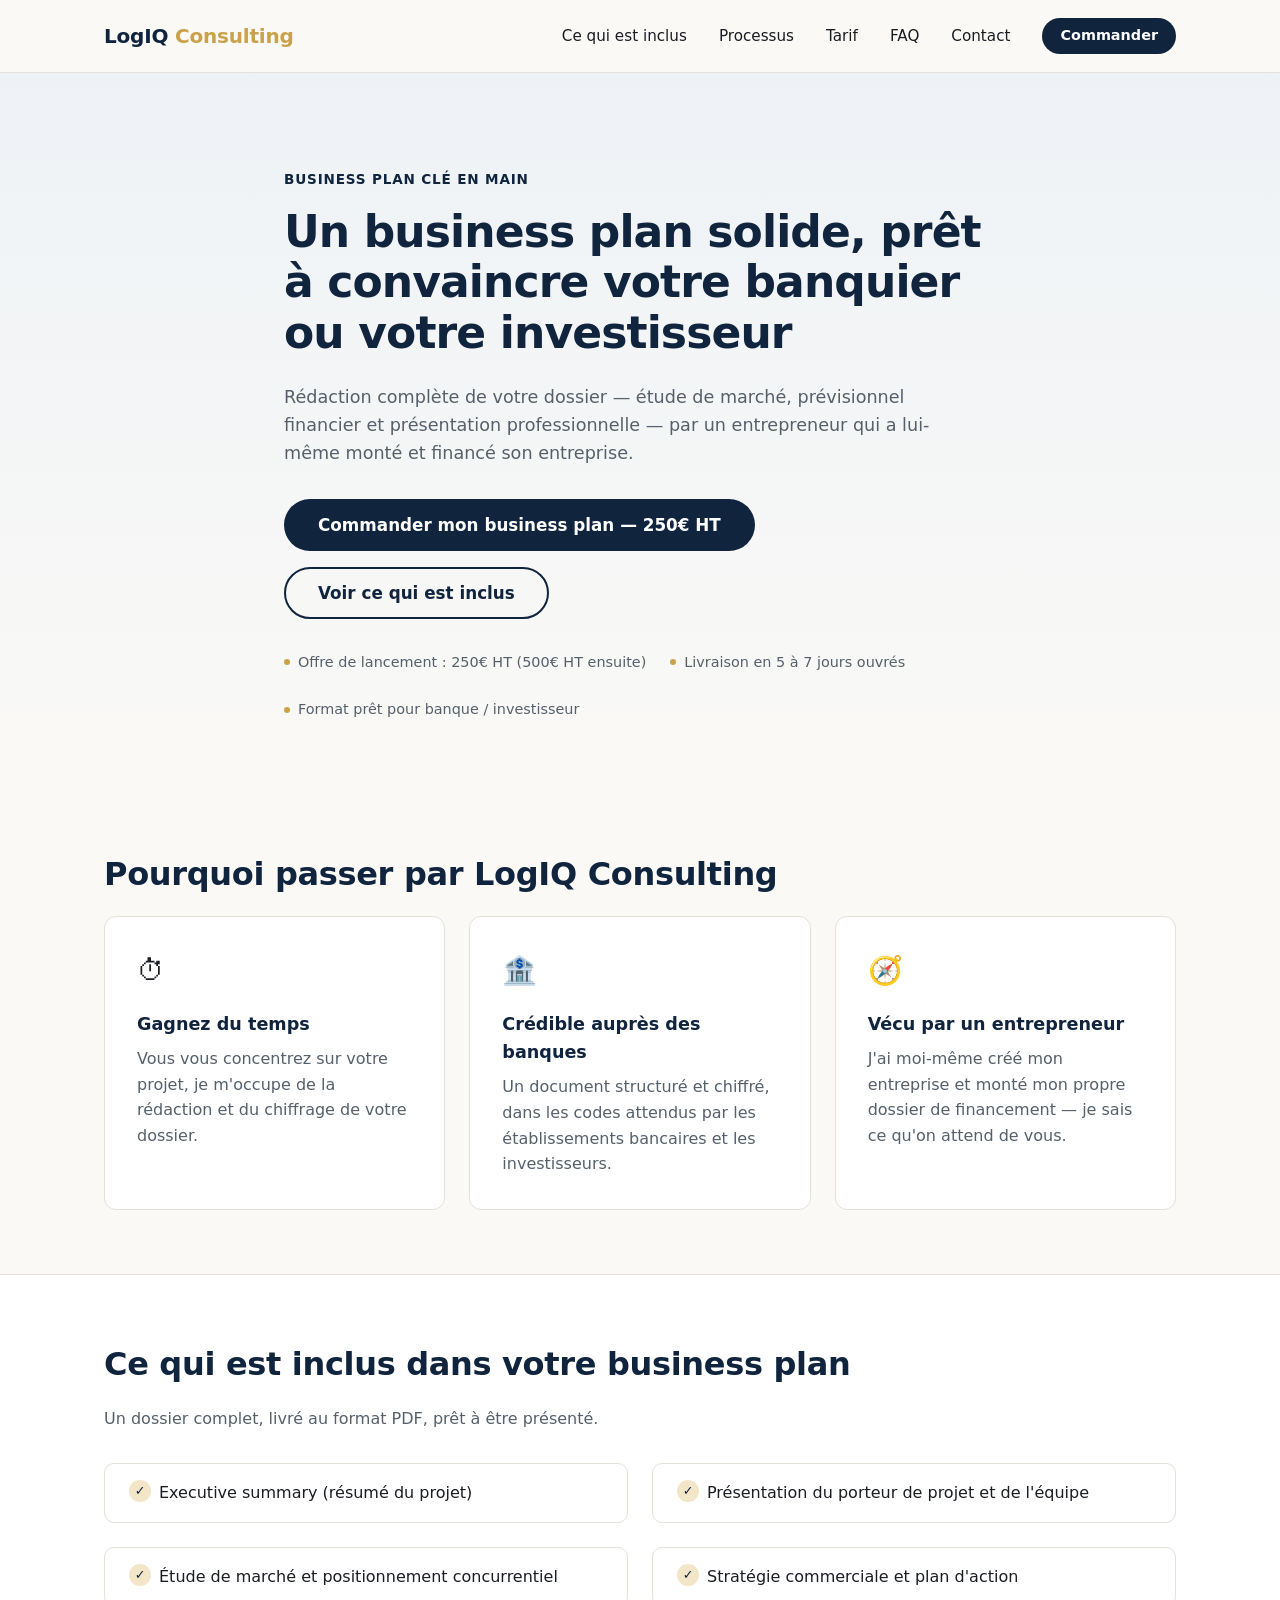
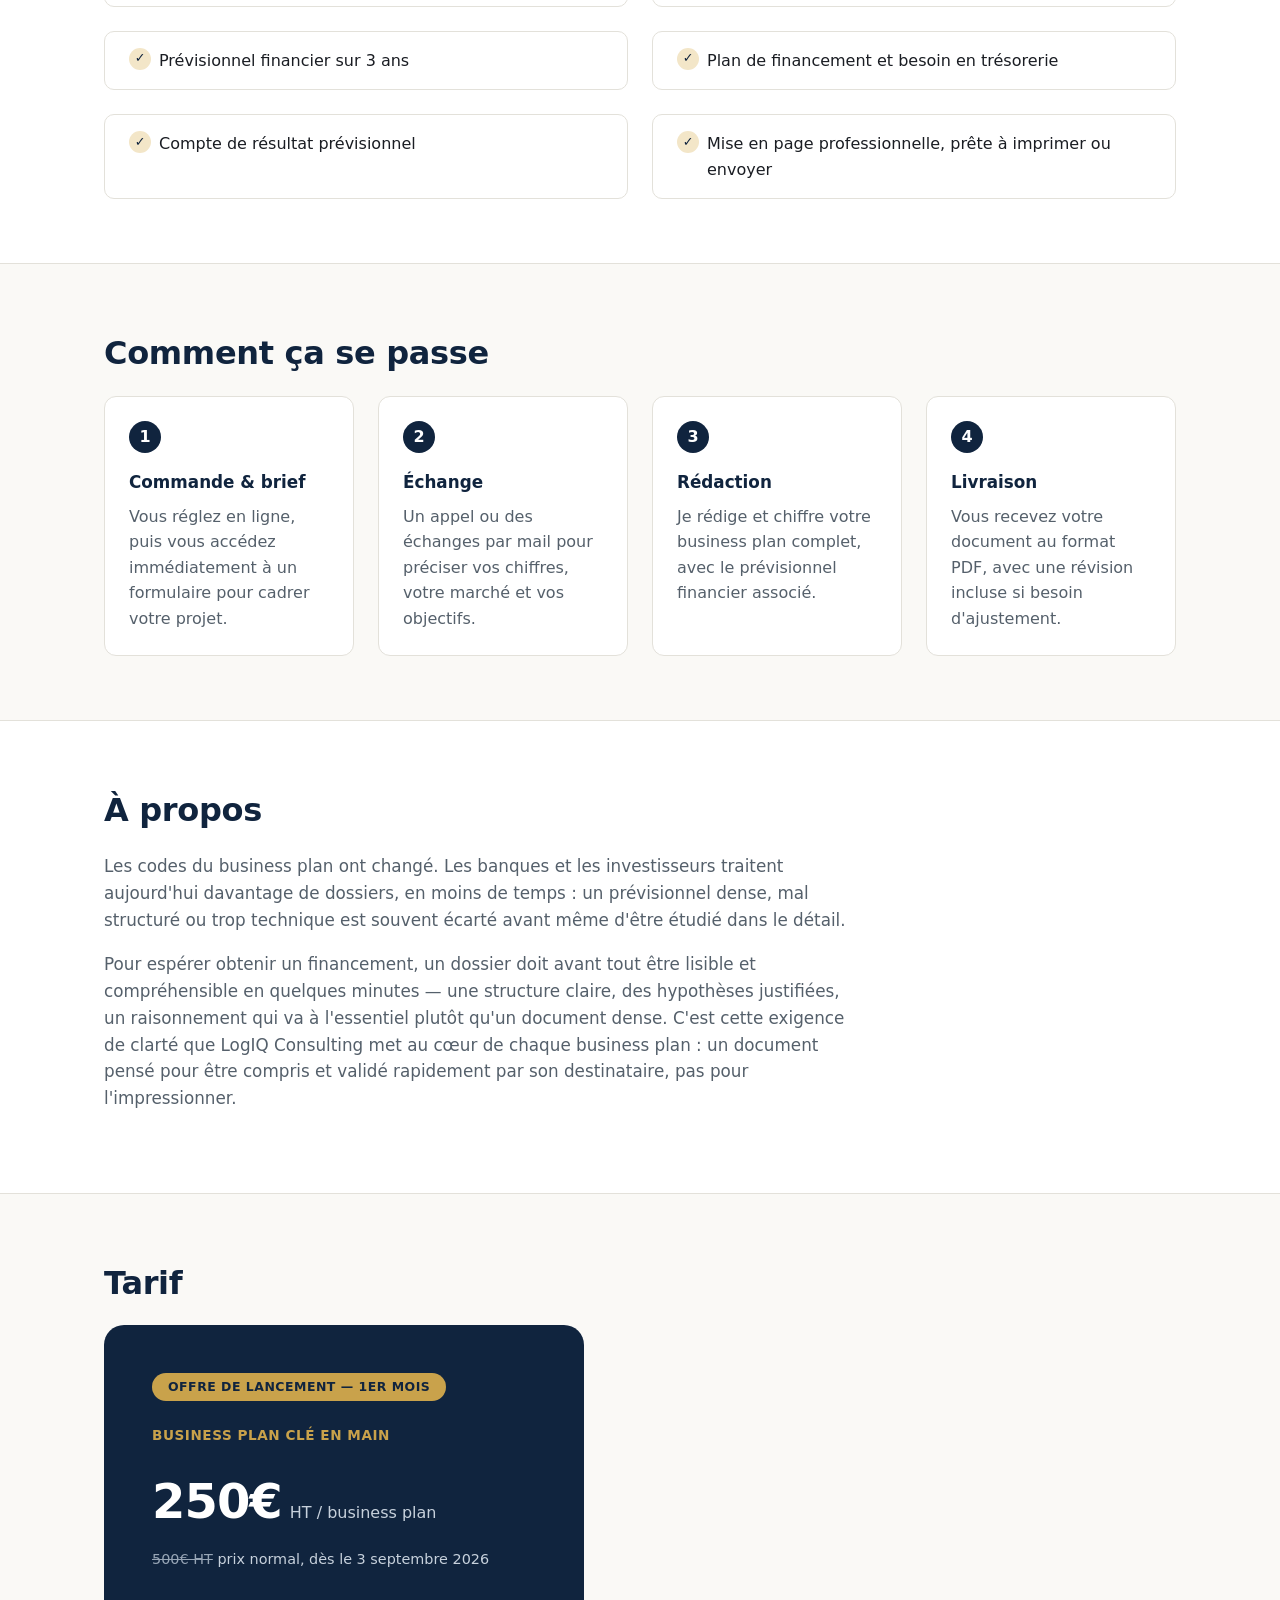
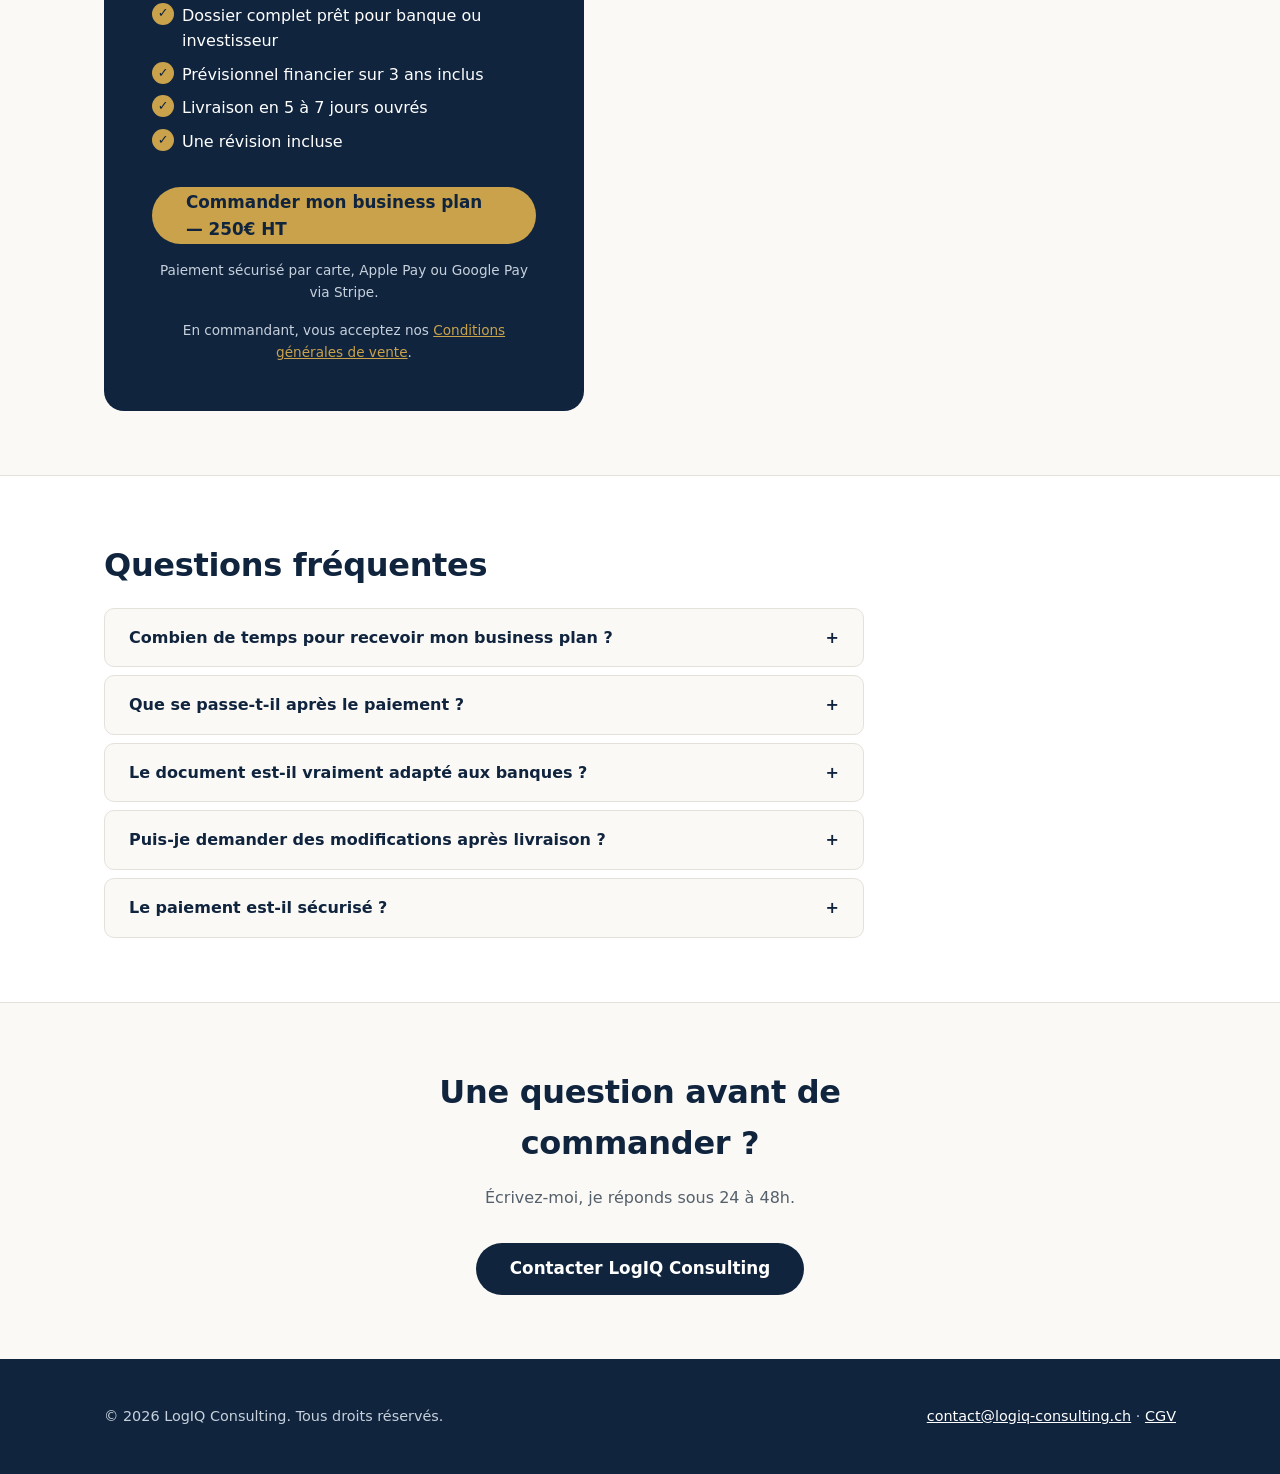
==== commit 2ca01bdc: "Ajouter le formulaire de brief projet (brief.html) Le questionnaire est désormais accessible immédia" ====
--- a/index.html
+++ b/index.html
@@ -103,7 +103,7 @@
           <li class="step">
             <span class="step-number" aria-hidden="true">1</span>
             <h3>Commande &amp; brief</h3>
-            <p>Vous réglez en ligne, puis vous recevez un questionnaire pour cadrer votre projet.</p>
+            <p>Vous réglez en ligne, puis vous accédez immédiatement à un formulaire pour cadrer votre projet.</p>
           </li>
           <li class="step">
             <span class="step-number" aria-hidden="true">2</span>
@@ -189,7 +189,7 @@
           </details>
           <details class="faq-item">
             <summary>Que se passe-t-il après le paiement ?</summary>
-            <p>Vous recevez un questionnaire par e-mail pour me transmettre les informations sur votre projet, puis nous convenons d'un échange pour affiner les détails.</p>
+            <p>Vous êtes redirigé vers un formulaire de brief à remplir immédiatement (environ 10 minutes), puis nous convenons si besoin d'un échange pour affiner les détails.</p>
           </details>
           <details class="faq-item">
             <summary>Le document est-il vraiment adapté aux banques ?</summary>
--- a/styles.css
+++ b/styles.css
@@ -754,3 +754,151 @@
     position: static;
   }
 }
+
+/* Brief form */
+.form-shell {
+  max-width: 760px;
+  margin: 0 auto;
+}
+
+.form-card {
+  background: var(--surface);
+  border: 1px solid var(--border);
+  border-radius: var(--radius);
+  padding: var(--space-6);
+  display: flex;
+  flex-direction: column;
+  gap: var(--space-6);
+}
+
+.form-fieldset {
+  border: 0;
+  margin: 0;
+  padding: 0;
+  display: flex;
+  flex-direction: column;
+  gap: var(--space-4);
+}
+
+.form-legend {
+  padding: 0 0 var(--space-2);
+  font-weight: 700;
+  color: var(--navy);
+  font-size: 1.05rem;
+  border-bottom: 1px solid var(--border);
+  width: 100%;
+  margin-bottom: var(--space-2);
+}
+
+.form-row {
+  display: grid;
+  grid-template-columns: 1fr 1fr;
+  gap: var(--space-4);
+}
+
+.form-group {
+  display: flex;
+  flex-direction: column;
+  gap: var(--space-2);
+}
+
+.form-group.full {
+  grid-column: 1 / -1;
+}
+
+.form-label {
+  font-weight: 600;
+  font-size: 0.92rem;
+  color: var(--text);
+}
+
+.form-label .optional {
+  font-weight: 400;
+  color: var(--text-muted);
+  font-size: 0.85rem;
+}
+
+.form-hint {
+  font-size: 0.85rem;
+  color: var(--text-muted);
+  margin: 0;
+}
+
+.form-input,
+.form-select,
+.form-textarea {
+  font: inherit;
+  color: var(--text);
+  background: var(--bg);
+  border: 1px solid var(--border);
+  border-radius: 8px;
+  padding: var(--space-3);
+  min-height: 44px;
+}
+
+.form-textarea {
+  resize: vertical;
+  min-height: 96px;
+}
+
+.form-input:focus-visible,
+.form-select:focus-visible,
+.form-textarea:focus-visible {
+  outline: 3px solid var(--gold);
+  outline-offset: 1px;
+  border-color: var(--gold);
+}
+
+.form-checkbox-row {
+  display: flex;
+  align-items: flex-start;
+  gap: var(--space-3);
+  background: var(--gold-soft);
+  border-radius: 10px;
+  padding: var(--space-4);
+}
+
+.form-checkbox-row input[type="checkbox"] {
+  width: 20px;
+  height: 20px;
+  flex: none;
+  margin-top: 2px;
+  accent-color: var(--navy);
+}
+
+.form-checkbox-row label {
+  font-size: 0.9rem;
+  color: var(--text);
+}
+
+.form-status {
+  display: none;
+  border-radius: 10px;
+  padding: var(--space-4);
+  font-weight: 600;
+  text-align: center;
+}
+
+.form-status.is-visible {
+  display: block;
+}
+
+.form-status.success {
+  background: #e4f3e8;
+  color: #1f6b3a;
+}
+
+.form-status.error {
+  background: #fbe6e6;
+  color: #a12626;
+}
+
+@media (max-width: 640px) {
+  .form-row {
+    grid-template-columns: 1fr;
+  }
+
+  .form-card {
+    padding: var(--space-4);
+  }
+}
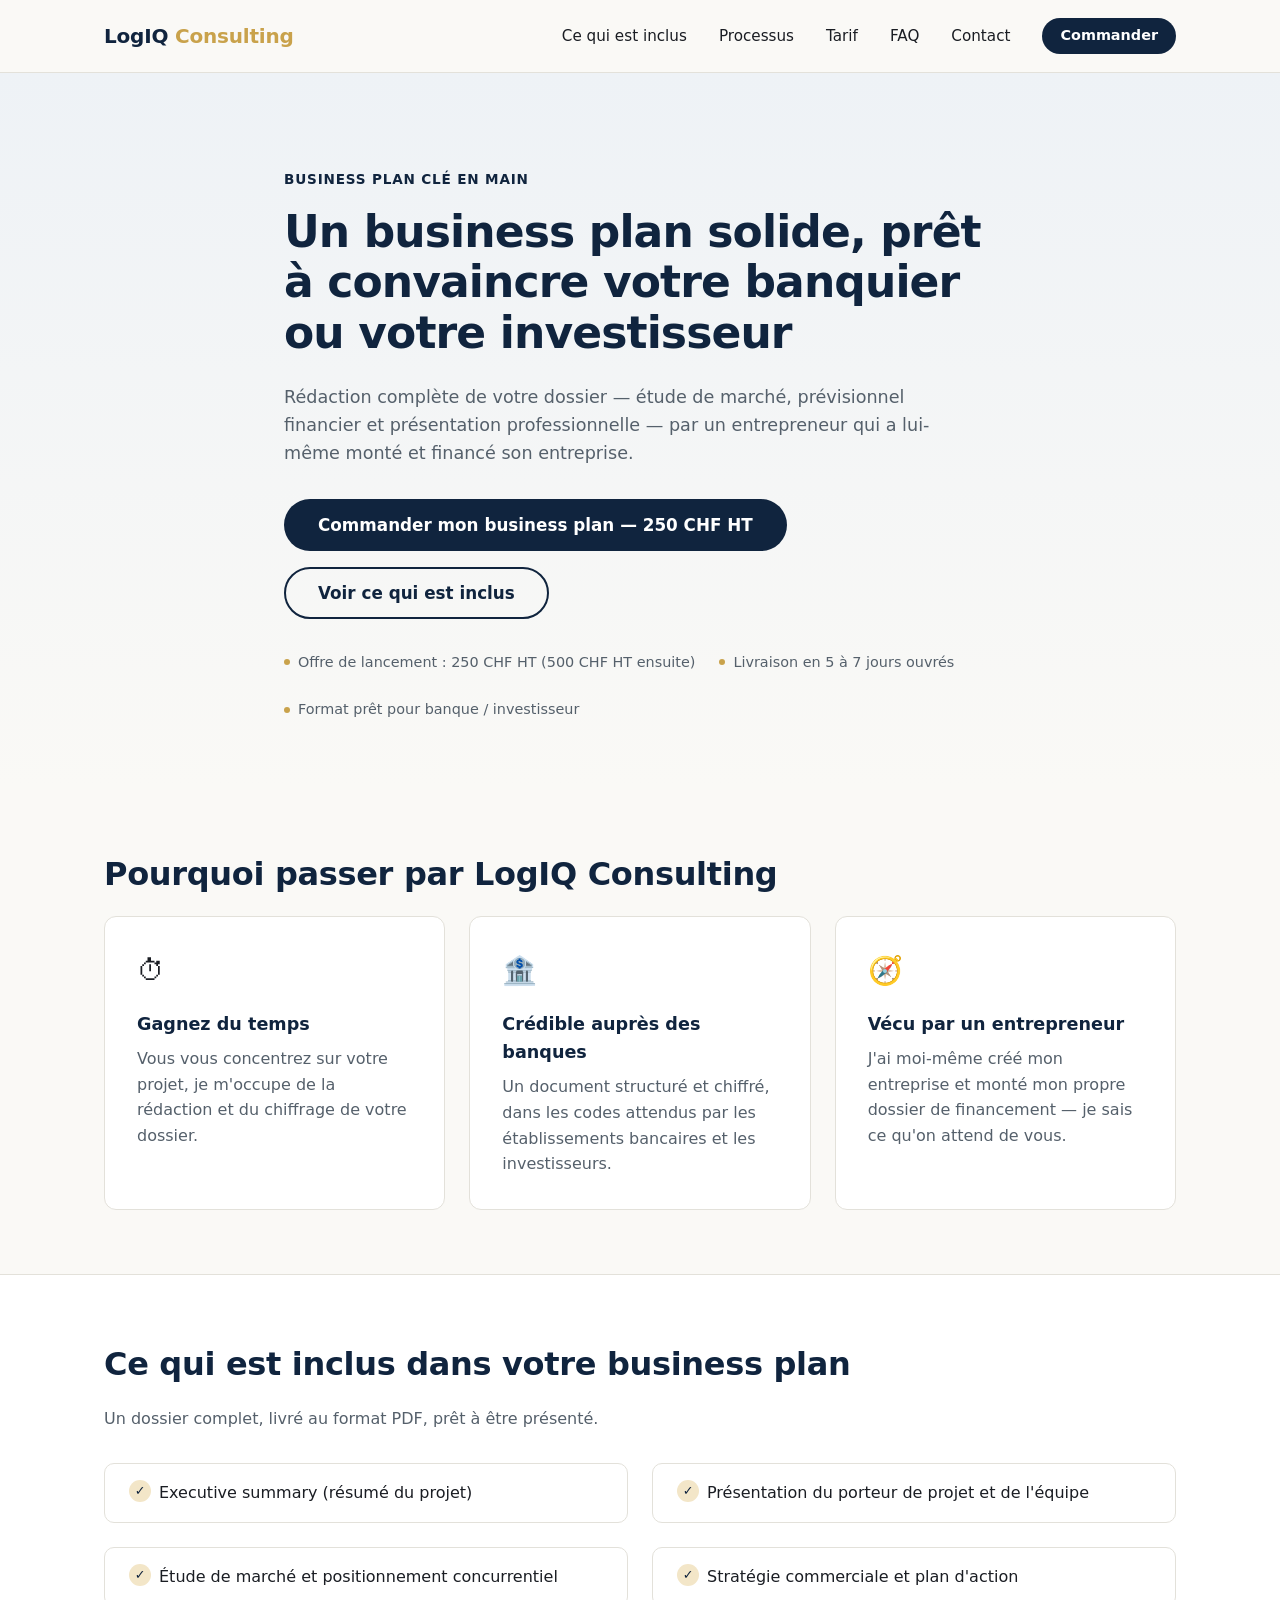
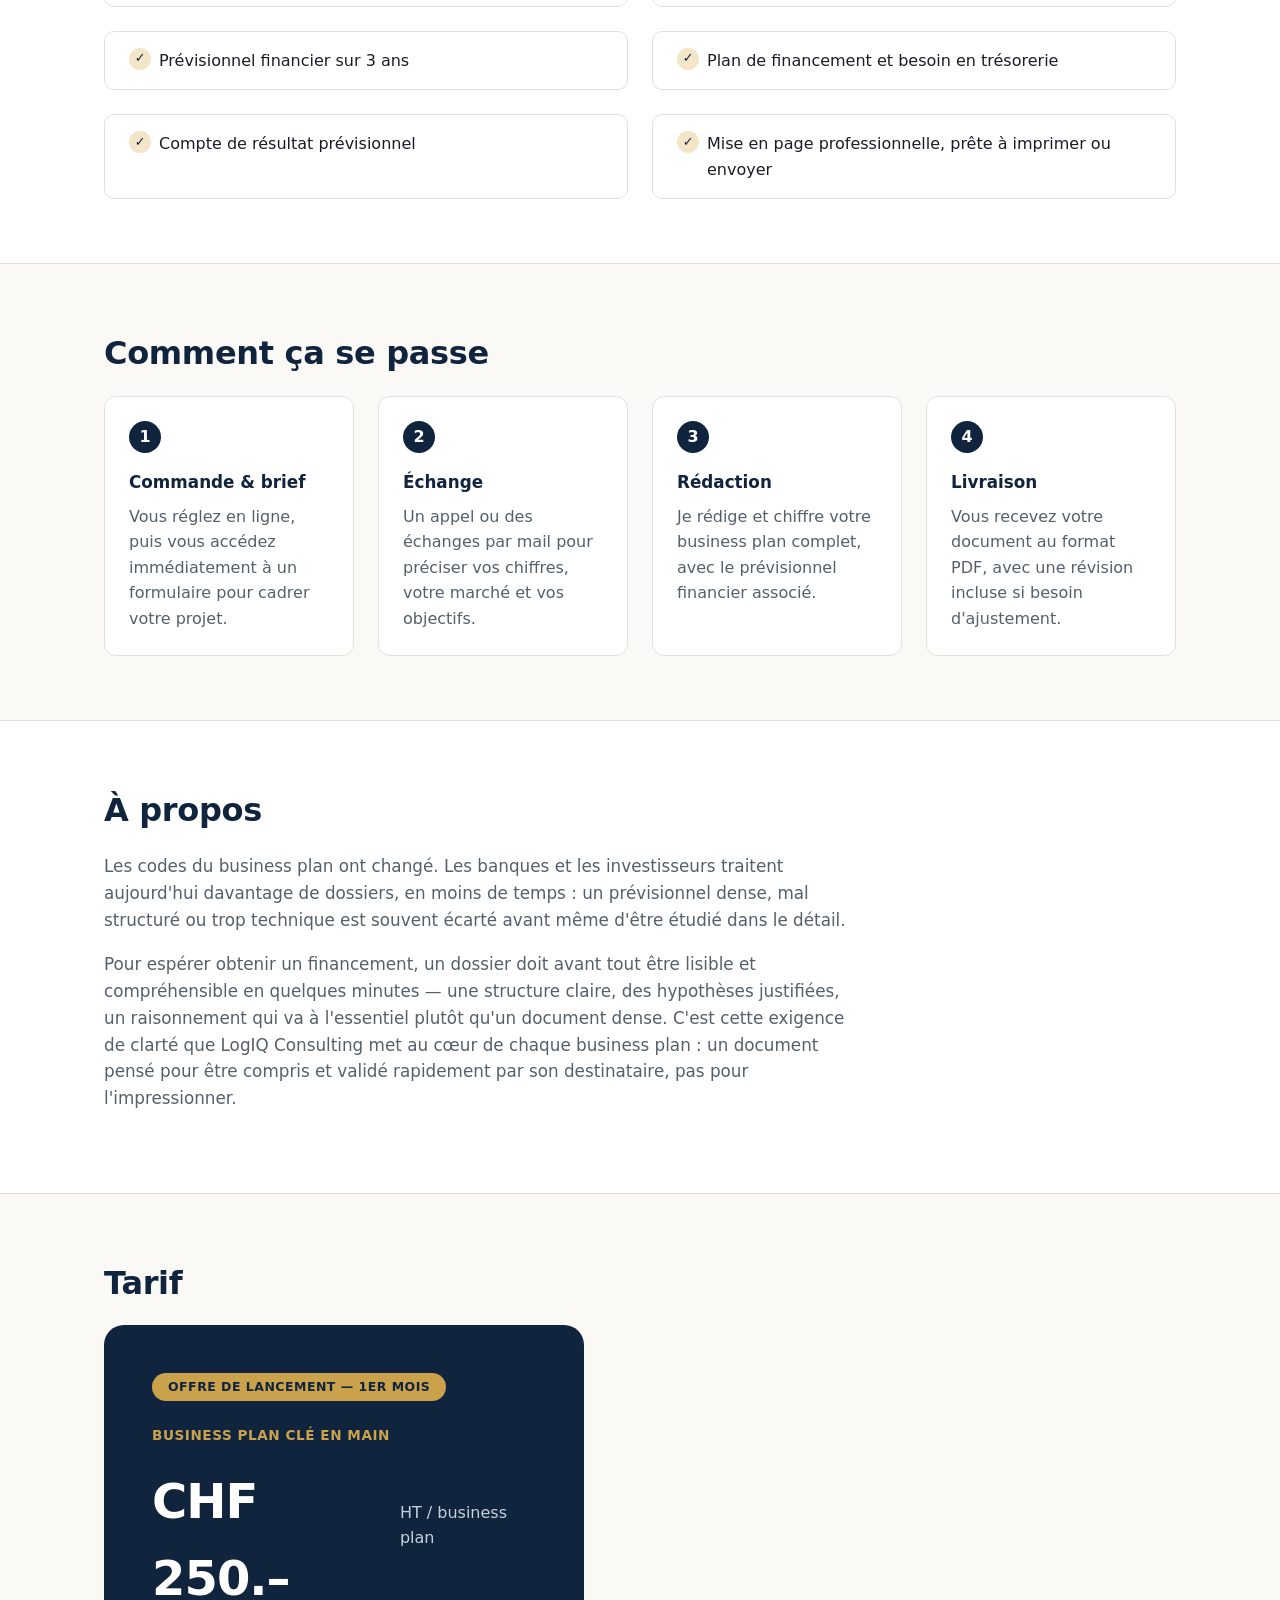
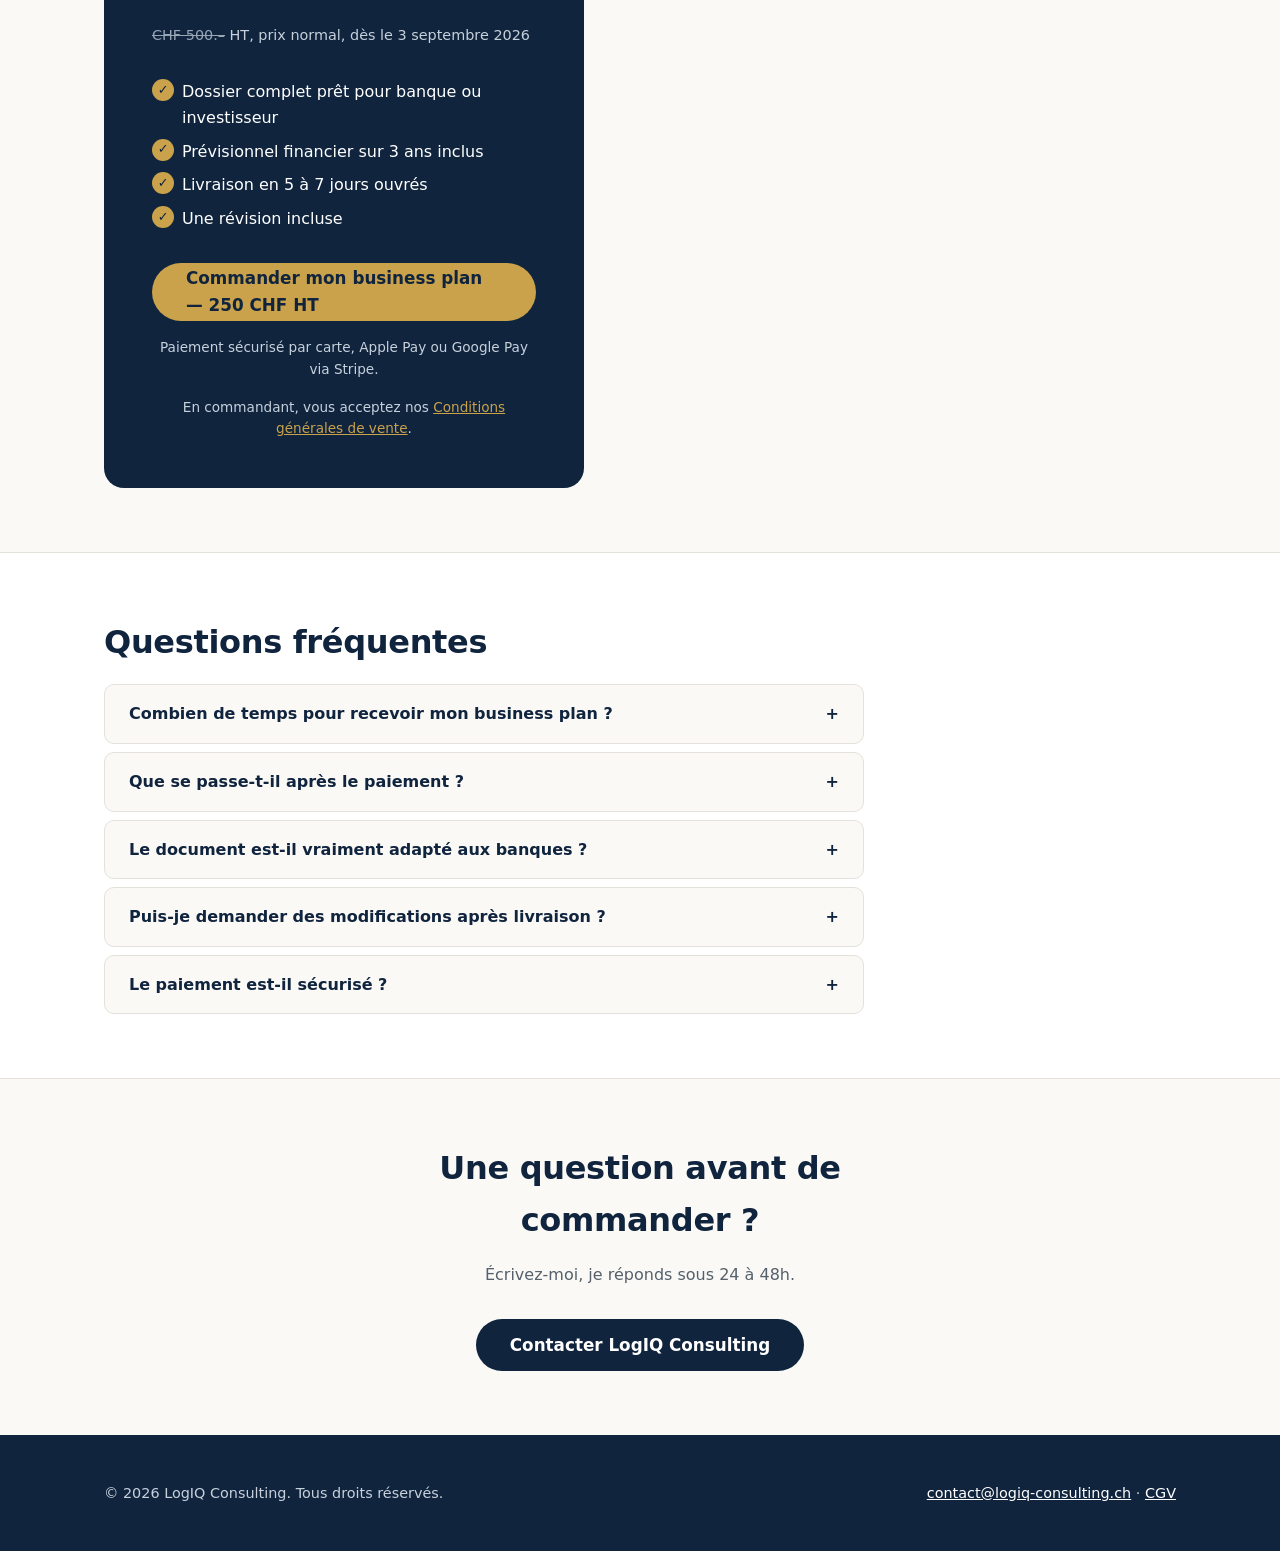
==== commit a437a167: "Passer les prix en francs suisses (CHF) au lieu de l'euro Le lien Stripe existant était en EUR et ne" ====
--- a/index.html
+++ b/index.html
@@ -4,7 +4,7 @@
   <meta charset="UTF-8" />
   <meta name="viewport" content="width=device-width, initial-scale=1.0" />
   <title>LogIQ Consulting — Business plan clé en main pour banque ou investisseur</title>
-  <meta name="description" content="Business plan professionnel clé en main pour votre dossier bancaire ou levée de fonds. Rédigé par un entrepreneur expérimenté. Offre de lancement à 250€ HT, livré en 5 à 7 jours." />
+  <meta name="description" content="Business plan professionnel clé en main pour votre dossier bancaire ou levée de fonds. Rédigé par un entrepreneur expérimenté. Offre de lancement à 250 CHF HT, livré en 5 à 7 jours." />
   <link rel="icon" href="data:,">
   <link rel="stylesheet" href="styles.css" />
 </head>
@@ -42,11 +42,11 @@
           professionnelle — par un entrepreneur qui a lui-même monté et financé son entreprise.
         </p>
         <div class="hero-actions">
-          <a href="#tarif" class="btn btn-primary btn-large">Commander mon business plan — 250€ HT</a>
+          <a href="#tarif" class="btn btn-primary btn-large">Commander mon business plan — 250 CHF HT</a>
           <a href="#inclus" class="btn btn-ghost btn-large">Voir ce qui est inclus</a>
         </div>
         <ul class="hero-trust" role="list">
-          <li>Offre de lancement : 250€ HT (500€ HT ensuite)</li>
+          <li>Offre de lancement : 250 CHF HT (500 CHF HT ensuite)</li>
           <li>Livraison en 5 à 7 jours ouvrés</li>
           <li>Format prêt pour banque / investisseur</li>
         </ul>
@@ -152,9 +152,9 @@
         <div class="pricing-card">
           <span class="pricing-badge">Offre de lancement — 1er mois</span>
           <p class="pricing-label">Business plan clé en main</p>
-          <p class="price"><span class="price-amount">250€</span><span class="price-unit">HT / business plan</span></p>
+          <p class="price"><span class="price-amount">CHF 250.–</span><span class="price-unit">HT / business plan</span></p>
           <!-- Ajuste cette date si ton lancement ne commence pas aujourd'hui : 1 mois après le début de l'offre. -->
-          <p class="price-was"><span class="price-was-amount">500€ HT</span> prix normal, dès le 3 septembre 2026</p>
+          <p class="price-was"><span class="price-was-amount">CHF 500.–</span> HT, prix normal, dès le 3 septembre 2026</p>
           <ul class="pricing-features" role="list">
             <li><span class="check" aria-hidden="true">✓</span> Dossier complet prêt pour banque ou investisseur</li>
             <li><span class="check" aria-hidden="true">✓</span> Prévisionnel financier sur 3 ans inclus</li>
@@ -163,14 +163,15 @@
           </ul>
 
           <!--
-            Lien Stripe (offre de lancement, 250€ HT). À remplacer par le Payment Link à 500€ HT
-            après le 3 septembre 2026 (voir README.md).
+            REMPLACER CE LIEN : l'ancien lien (eVq6oJ7ZH3sT4bz9992Ry00) était en EUR, incompatible
+            avec l'affichage en CHF. Crée un nouveau Payment Link Stripe en devise CHF (250 CHF HT)
+            et colle son URL ici. Voir README.md.
           -->
           <a
-            href="https://buy.stripe.com/eVq6oJ7ZH3sT4bz9992Ry00"
+            href="https://buy.stripe.com/REMPLACER_PAR_TON_LIEN_CHF"
             class="btn btn-primary btn-large btn-full"
           >
-            Commander mon business plan — 250€ HT
+            Commander mon business plan — 250 CHF HT
           </a>
           <p class="pricing-note">Paiement sécurisé par carte, Apple Pay ou Google Pay via Stripe.</p>
           <p class="pricing-note">En commandant, vous acceptez nos <a href="cgv.html">Conditions générales de vente</a>.</p>
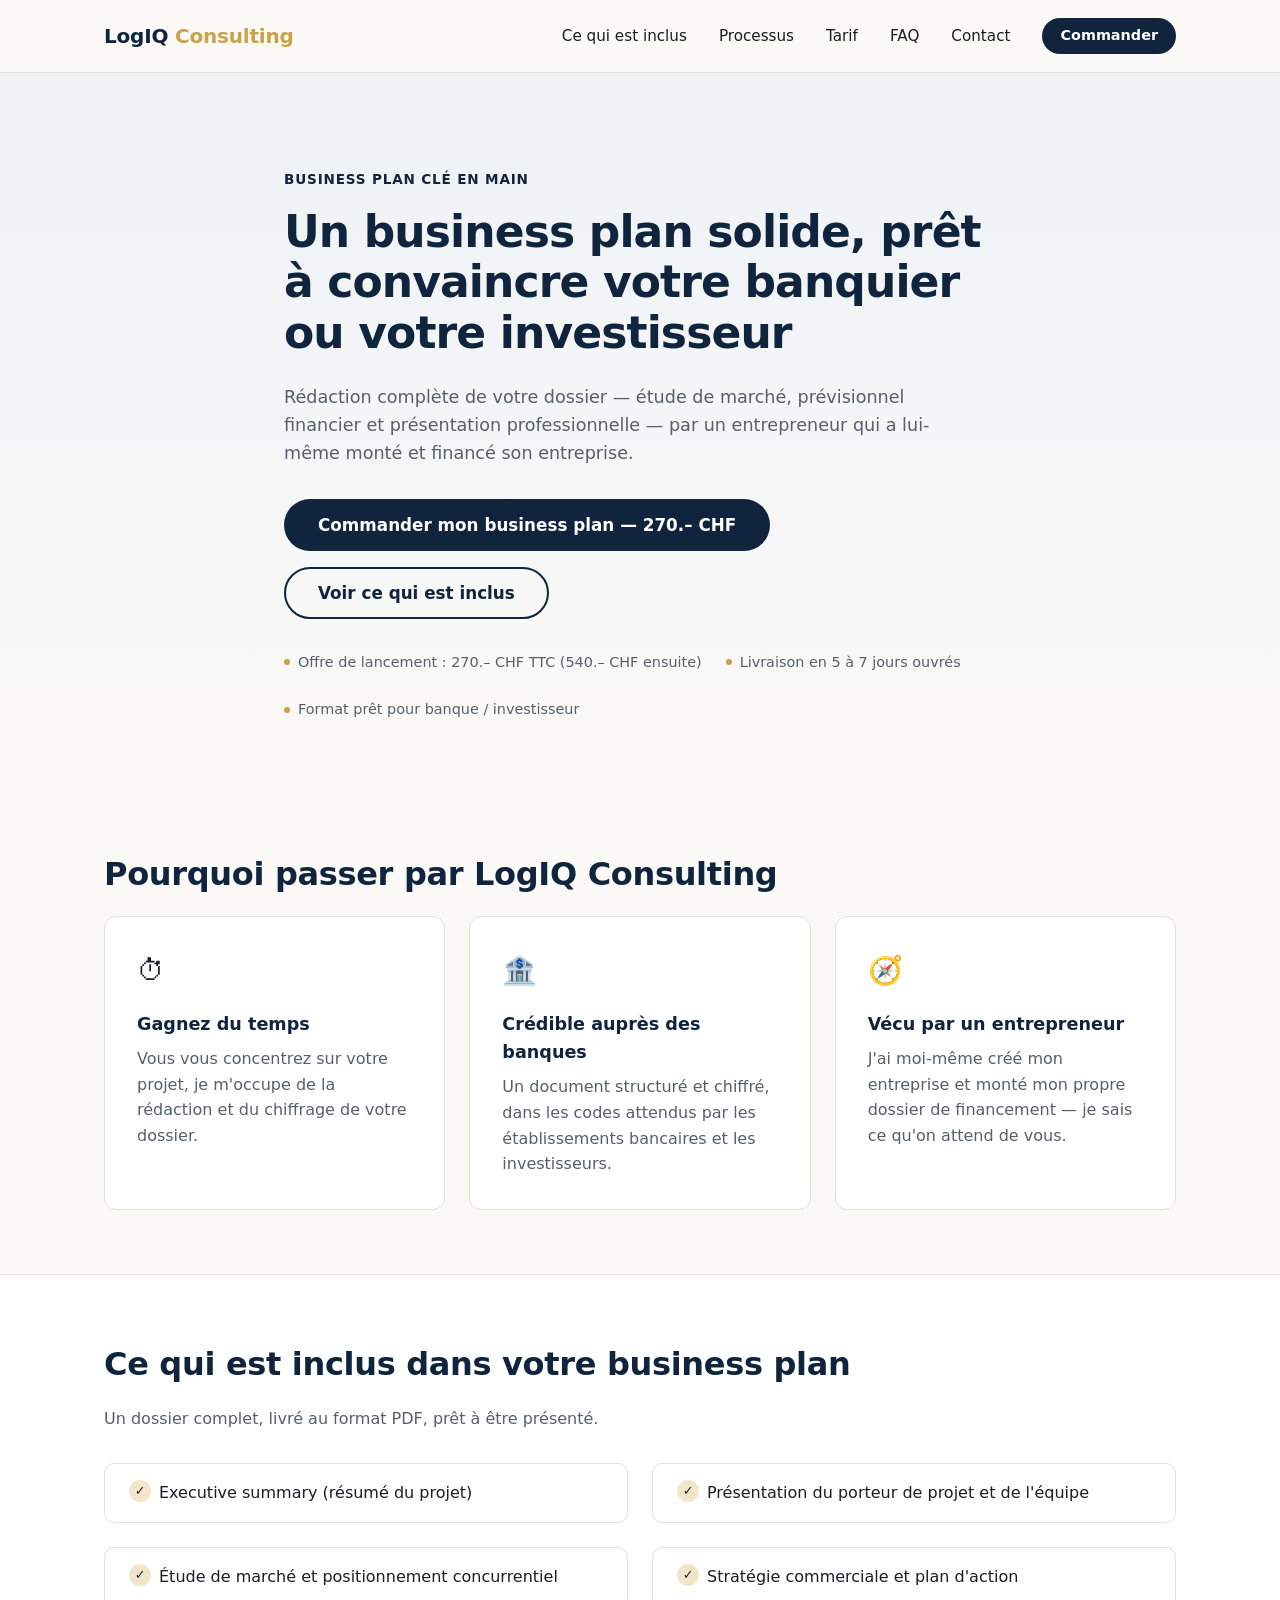
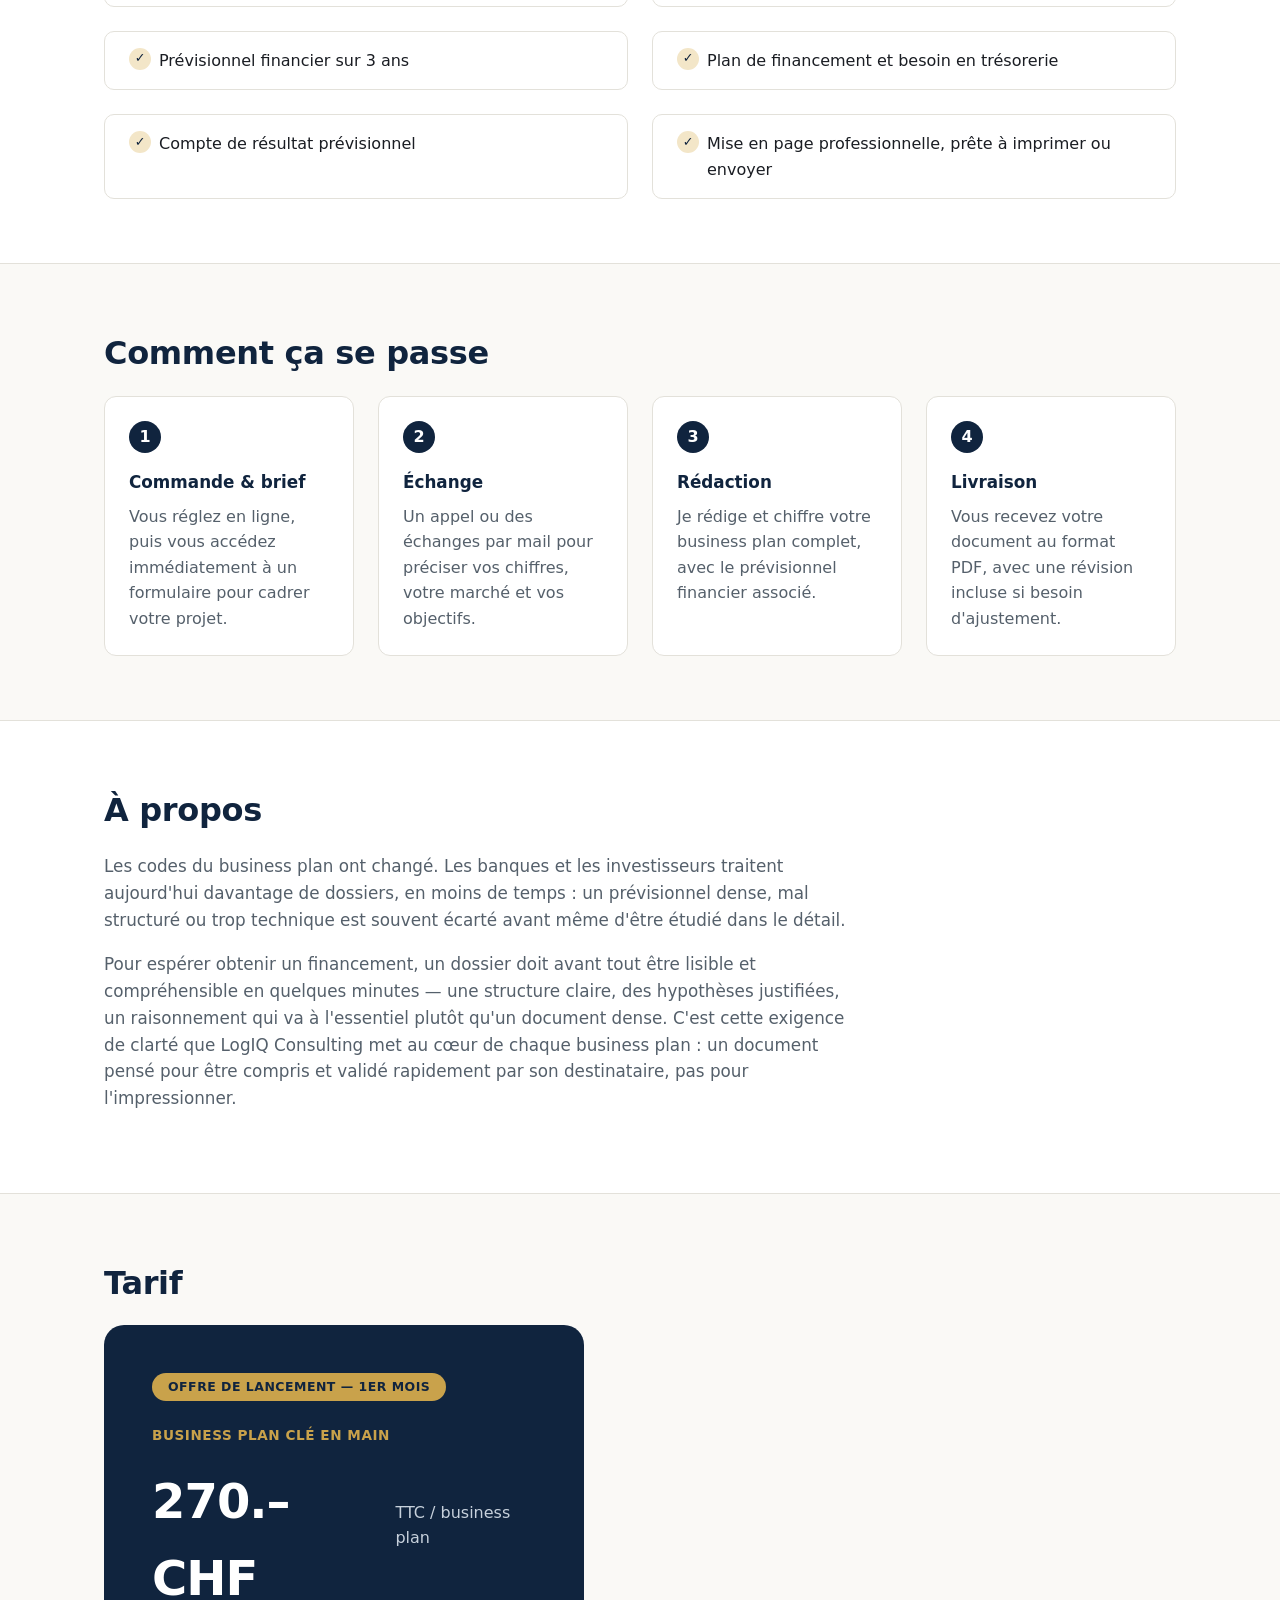
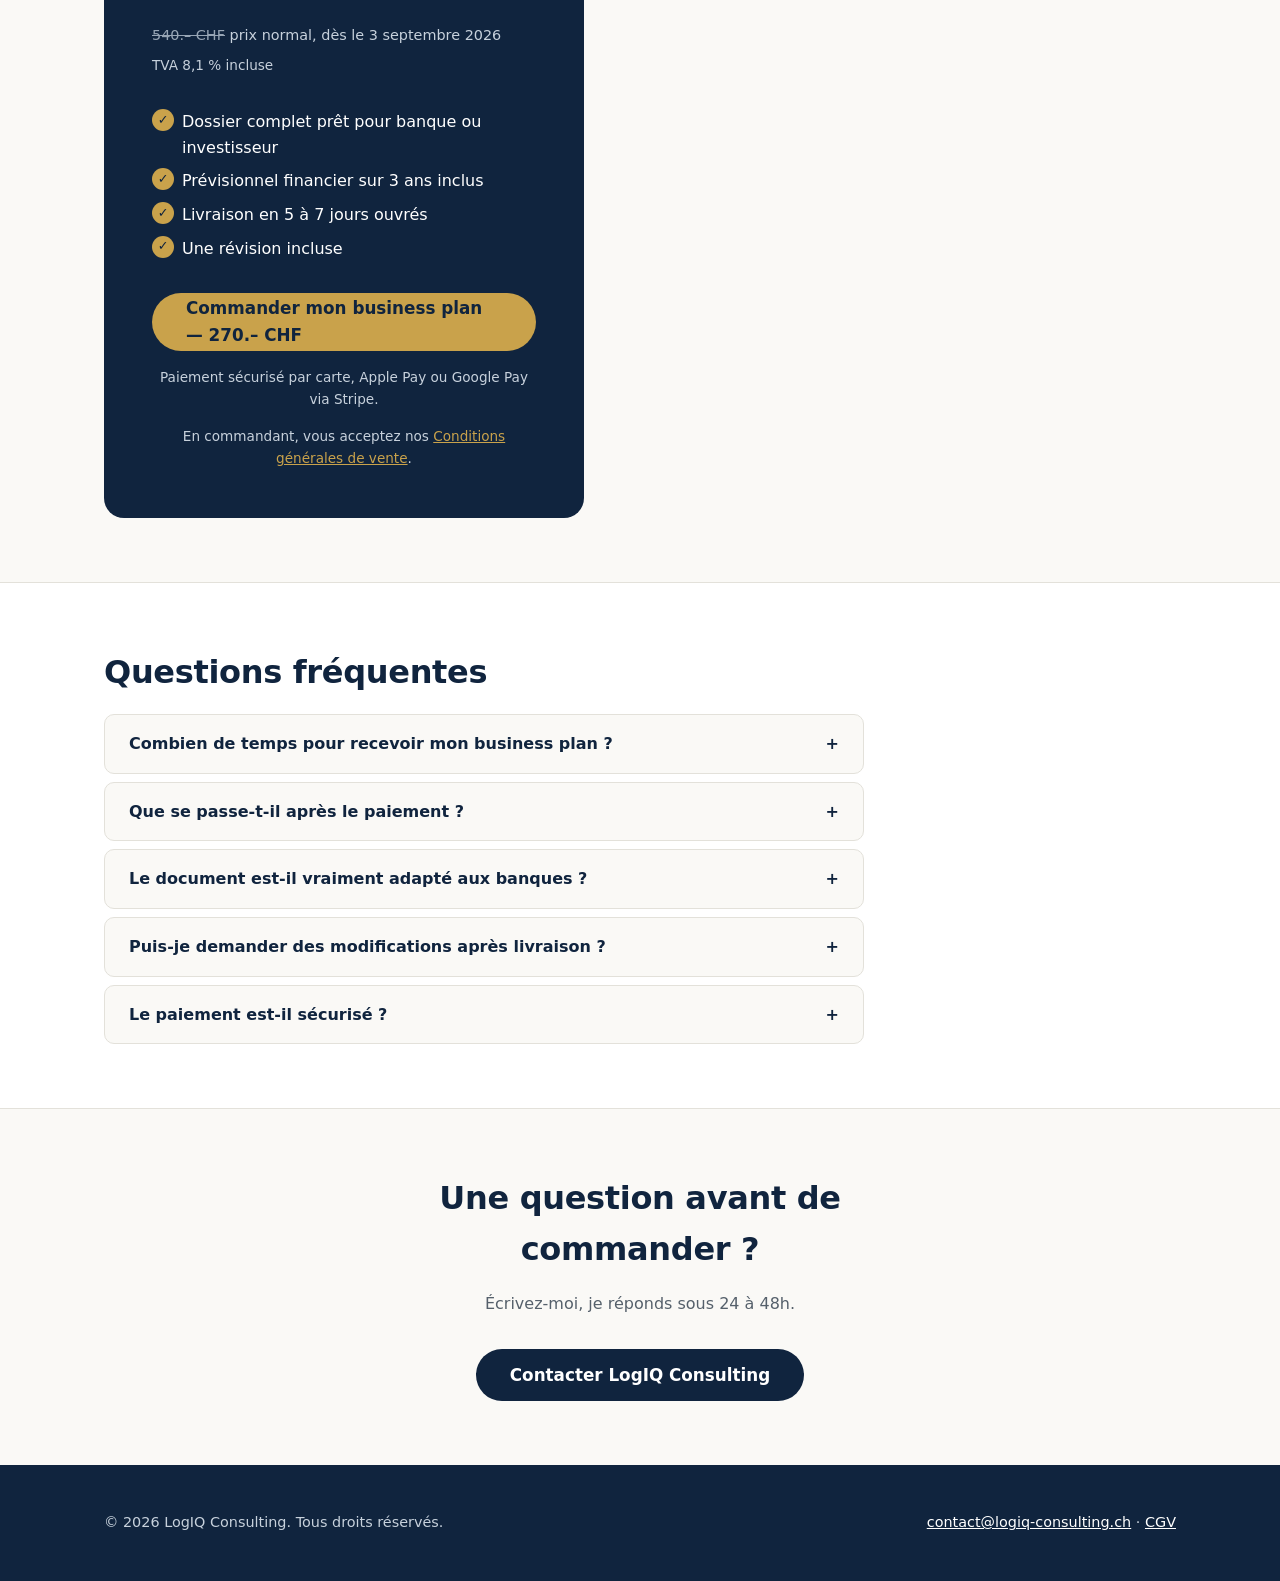
==== commit 852b777f: "Afficher un prix TTC arrondi (270.– / 540.– CHF) au lieu de HT + TVA Plus lisible pour une clientèle" ====
--- a/index.html
+++ b/index.html
@@ -4,7 +4,7 @@
   <meta charset="UTF-8" />
   <meta name="viewport" content="width=device-width, initial-scale=1.0" />
   <title>LogIQ Consulting — Business plan clé en main pour banque ou investisseur</title>
-  <meta name="description" content="Business plan professionnel clé en main pour votre dossier bancaire ou levée de fonds. Rédigé par un entrepreneur expérimenté. Offre de lancement à 250 CHF HT, livré en 5 à 7 jours." />
+  <meta name="description" content="Business plan professionnel clé en main pour votre dossier bancaire ou levée de fonds. Rédigé par un entrepreneur expérimenté. Offre de lancement à 270.– CHF TTC, livré en 5 à 7 jours." />
   <link rel="icon" href="data:,">
   <link rel="stylesheet" href="styles.css" />
 </head>
@@ -42,11 +42,11 @@
           professionnelle — par un entrepreneur qui a lui-même monté et financé son entreprise.
         </p>
         <div class="hero-actions">
-          <a href="#tarif" class="btn btn-primary btn-large">Commander mon business plan — 250 CHF HT</a>
+          <a href="#tarif" class="btn btn-primary btn-large">Commander mon business plan — 270.– CHF</a>
           <a href="#inclus" class="btn btn-ghost btn-large">Voir ce qui est inclus</a>
         </div>
         <ul class="hero-trust" role="list">
-          <li>Offre de lancement : 250 CHF HT (500 CHF HT ensuite)</li>
+          <li>Offre de lancement : 270.– CHF TTC (540.– CHF ensuite)</li>
           <li>Livraison en 5 à 7 jours ouvrés</li>
           <li>Format prêt pour banque / investisseur</li>
         </ul>
@@ -152,9 +152,10 @@
         <div class="pricing-card">
           <span class="pricing-badge">Offre de lancement — 1er mois</span>
           <p class="pricing-label">Business plan clé en main</p>
-          <p class="price"><span class="price-amount">CHF 250.–</span><span class="price-unit">HT / business plan</span></p>
+          <p class="price"><span class="price-amount">270.– CHF</span><span class="price-unit">TTC / business plan</span></p>
           <!-- Ajuste cette date si ton lancement ne commence pas aujourd'hui : 1 mois après le début de l'offre. -->
-          <p class="price-was"><span class="price-was-amount">CHF 500.–</span> HT, prix normal, dès le 3 septembre 2026</p>
+          <p class="price-was"><span class="price-was-amount">540.– CHF</span> prix normal, dès le 3 septembre 2026</p>
+          <p class="pricing-vat">TVA 8,1 % incluse</p>
           <ul class="pricing-features" role="list">
             <li><span class="check" aria-hidden="true">✓</span> Dossier complet prêt pour banque ou investisseur</li>
             <li><span class="check" aria-hidden="true">✓</span> Prévisionnel financier sur 3 ans inclus</li>
@@ -163,15 +164,15 @@
           </ul>
 
           <!--
-            REMPLACER CE LIEN : l'ancien lien (eVq6oJ7ZH3sT4bz9992Ry00) était en EUR, incompatible
-            avec l'affichage en CHF. Crée un nouveau Payment Link Stripe en devise CHF (250 CHF HT)
-            et colle son URL ici. Voir README.md.
+            REMPLACER CE LIEN : le prix affiché est maintenant 270.– CHF TTC (arrondi, TVA 8.1% incluse),
+            mais le Payment Link actuel (eVq6oJ7ZH3sT4bz9992Ry00) facture 250.00 CHF sans taxe.
+            Crée un nouveau Payment Link à 270 CHF (taxe incluse) et colle son URL ici. Voir README.md.
           -->
           <a
-            href="https://buy.stripe.com/REMPLACER_PAR_TON_LIEN_CHF"
+            href="https://buy.stripe.com/REMPLACER_PAR_TON_LIEN_270CHF"
             class="btn btn-primary btn-large btn-full"
           >
-            Commander mon business plan — 250 CHF HT
+            Commander mon business plan — 270.– CHF
           </a>
           <p class="pricing-note">Paiement sécurisé par carte, Apple Pay ou Google Pay via Stripe.</p>
           <p class="pricing-note">En commandant, vous acceptez nos <a href="cgv.html">Conditions générales de vente</a>.</p>
--- a/styles.css
+++ b/styles.css
@@ -476,7 +476,7 @@
 }
 
 .price-was {
-  margin: 0 0 var(--space-5);
+  margin: 0 0 var(--space-2);
   font-size: 0.9rem;
   color: #c7d1dc;
 }
@@ -484,6 +484,12 @@
 .price-was-amount {
   text-decoration: line-through;
   color: #97a5b5;
+}
+
+.pricing-vat {
+  margin: 0 0 var(--space-5);
+  font-size: 0.85rem;
+  color: #c7d1dc;
 }
 
 .pricing-features {
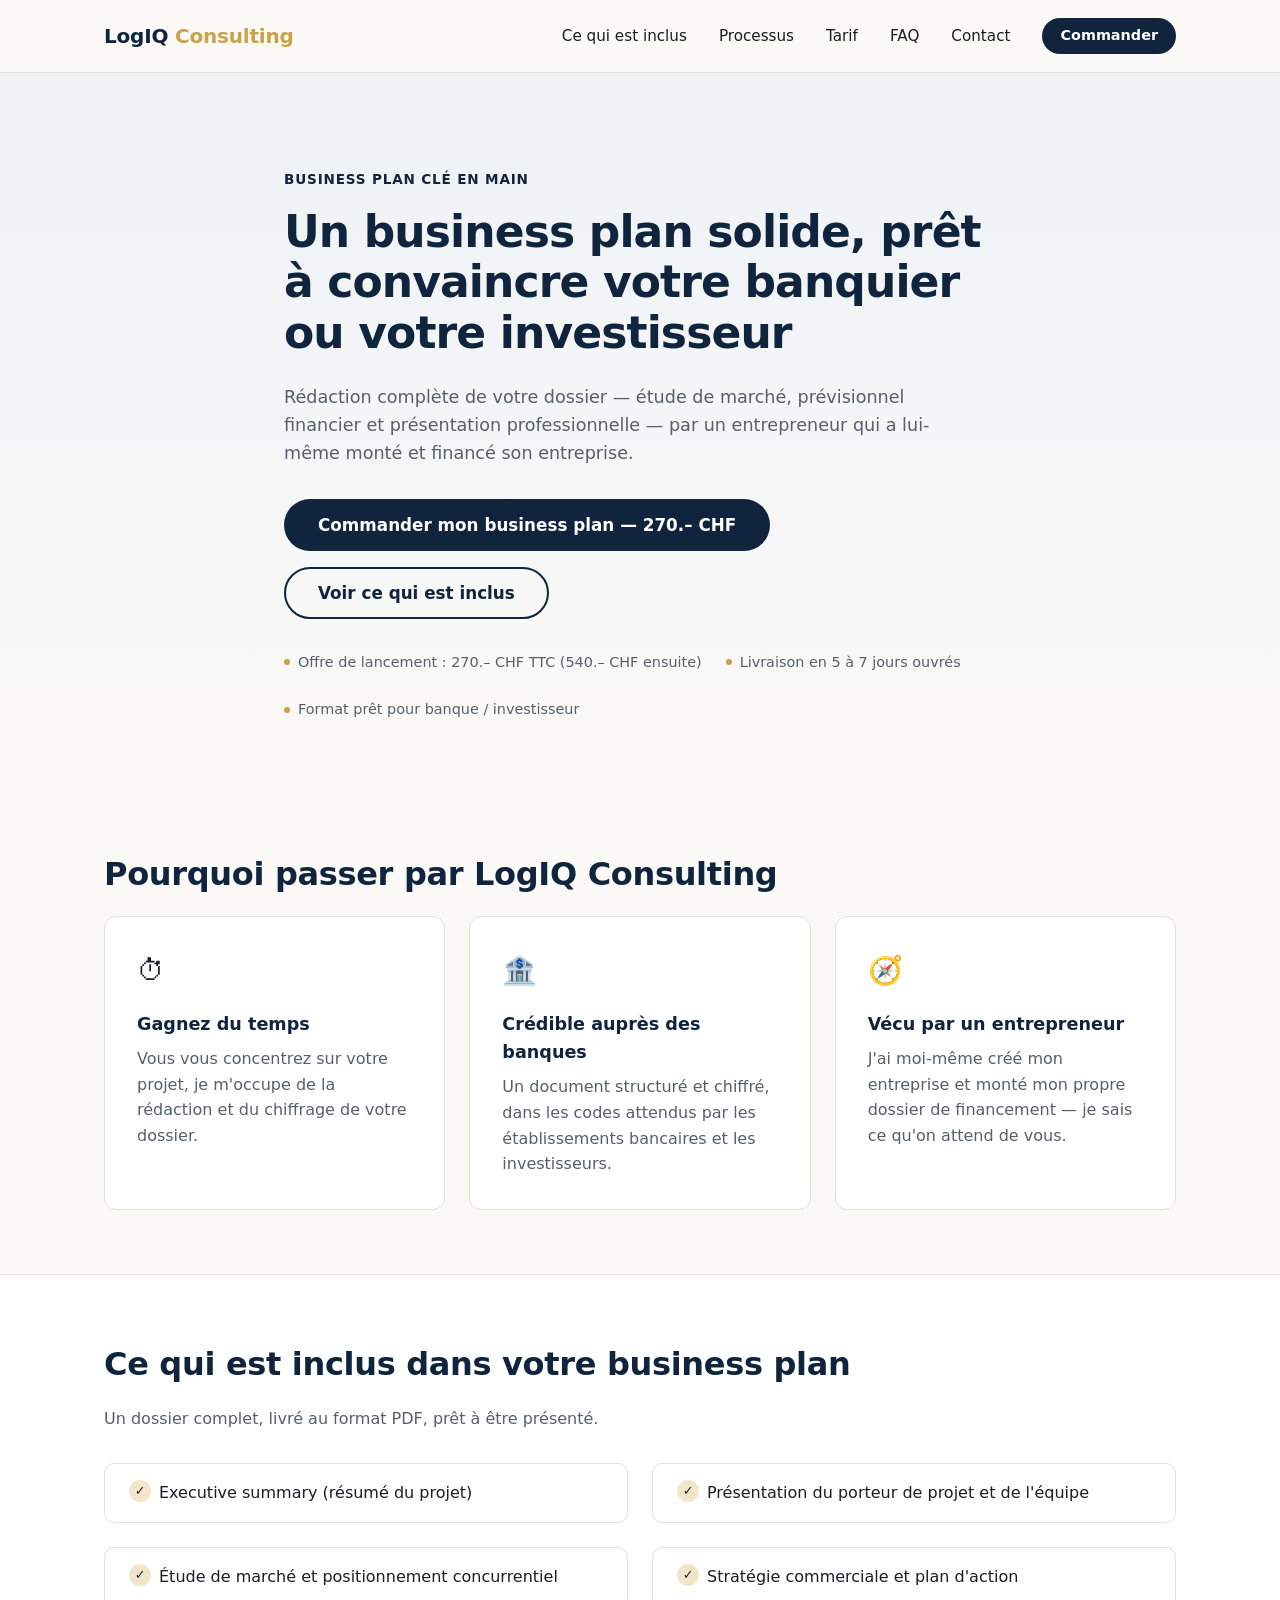
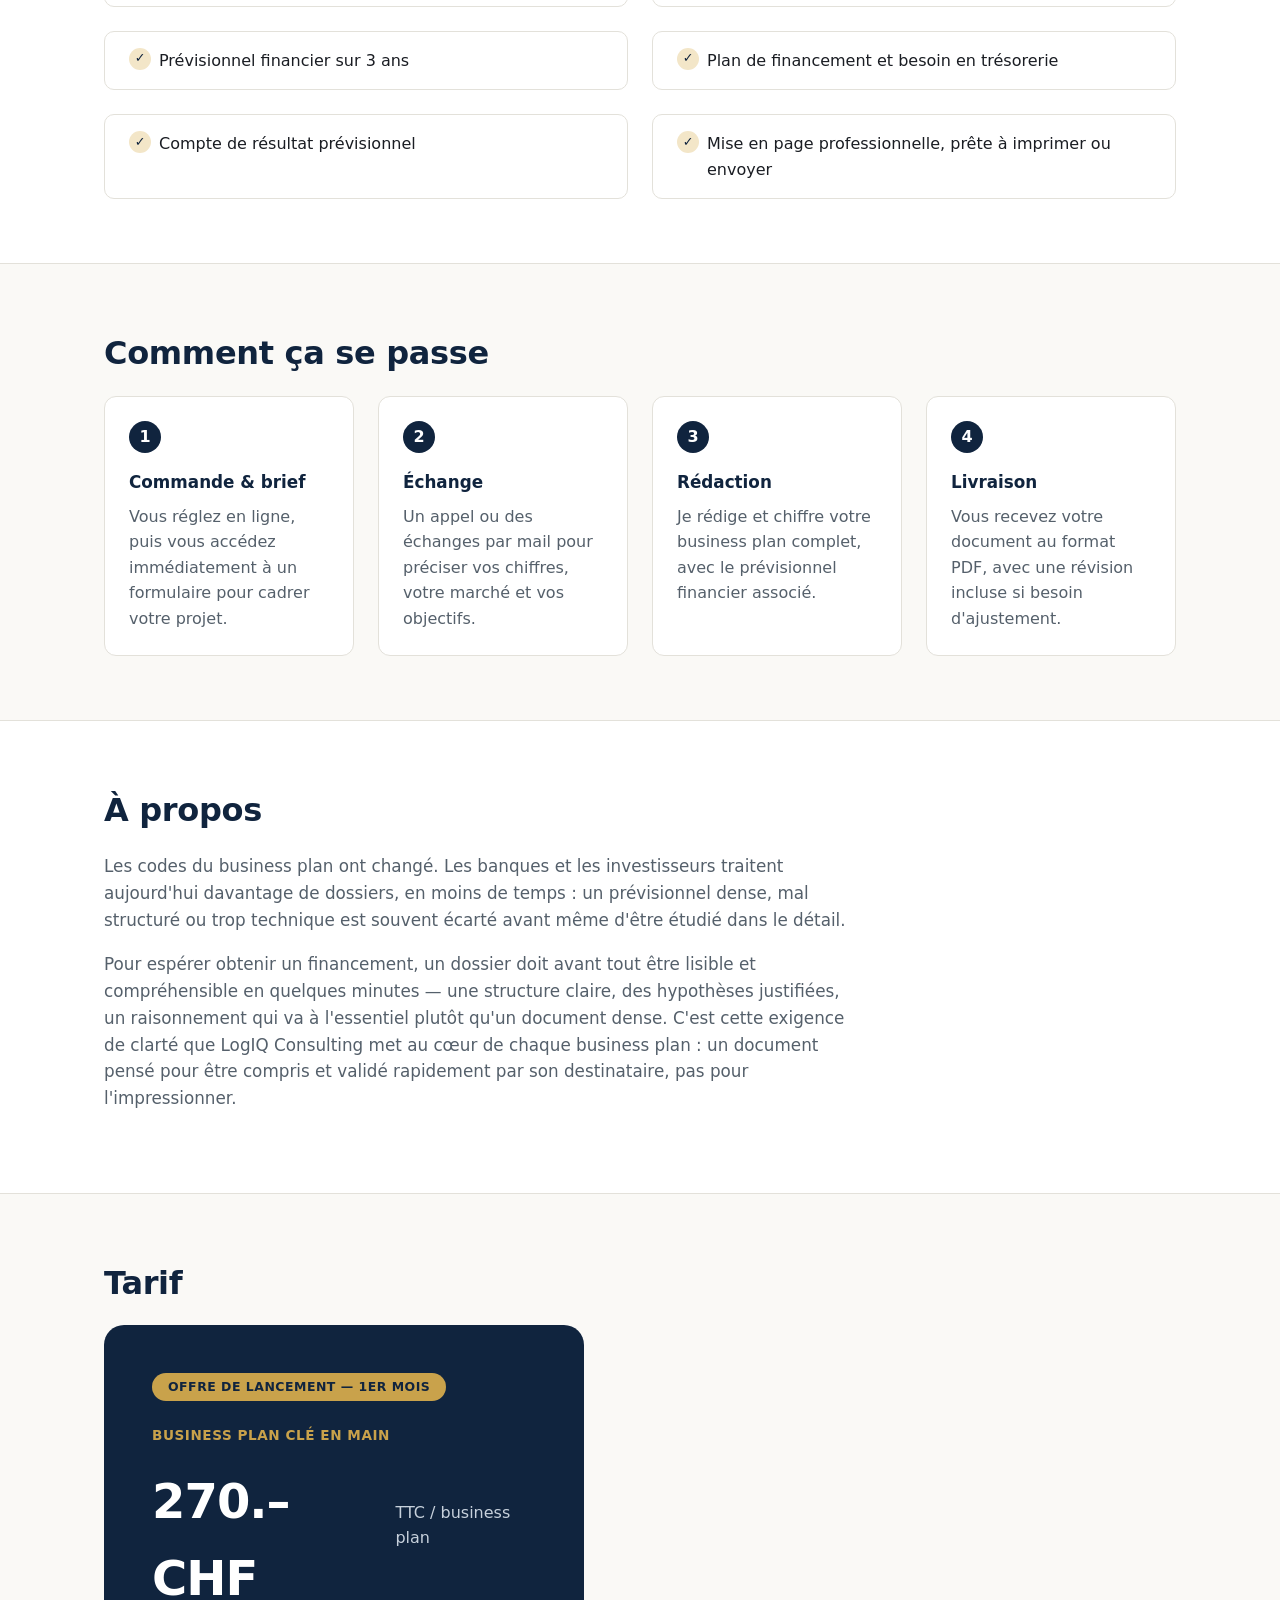
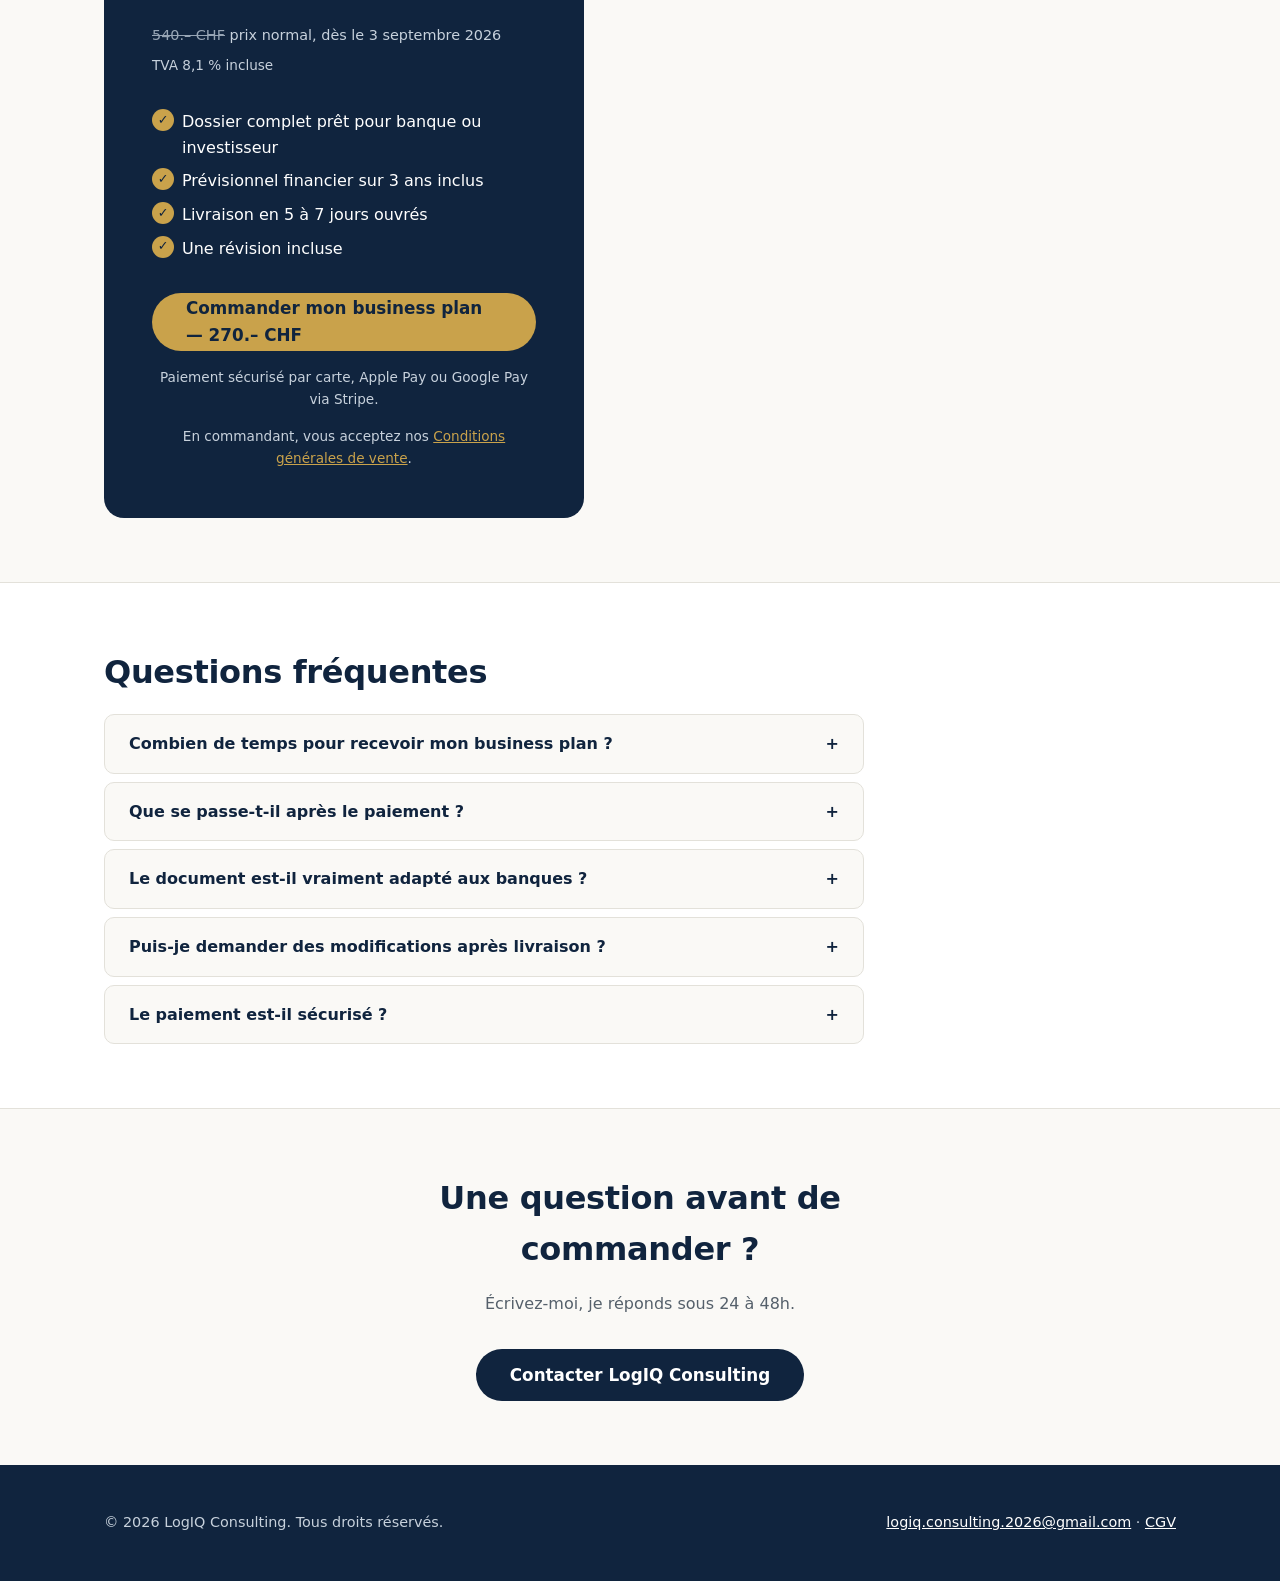
==== commit 06d37050: "Mode temporaire : e-mail Gmail en attendant le déblocage de logiq-consulting.ch Le domaine .ch est s" ====
--- a/index.html
+++ b/index.html
@@ -164,12 +164,11 @@
           </ul>
 
           <!--
-            REMPLACER CE LIEN : le prix affiché est maintenant 270.– CHF TTC (arrondi, TVA 8.1% incluse),
-            mais le Payment Link actuel (eVq6oJ7ZH3sT4bz9992Ry00) facture 250.00 CHF sans taxe.
-            Crée un nouveau Payment Link à 270 CHF (taxe incluse) et colle son URL ici. Voir README.md.
+            Lien Stripe (offre de lancement, 270.– CHF TTC). À remplacer par le Payment Link à 540.– CHF
+            après le 3 septembre 2026 (voir README.md).
           -->
           <a
-            href="https://buy.stripe.com/REMPLACER_PAR_TON_LIEN_270CHF"
+            href="https://buy.stripe.com/3cI28t3JraVl23r8552Ry01"
             class="btn btn-primary btn-large btn-full"
           >
             Commander mon business plan — 270.– CHF
@@ -214,7 +213,7 @@
       <div class="container contact-inner">
         <h2 id="contact-title" class="section-title">Une question avant de commander ?</h2>
         <p class="section-lead">Écrivez-moi, je réponds sous 24 à 48h.</p>
-        <a class="btn btn-primary btn-large" href="mailto:contact@logiq-consulting.ch?subject=Question%20business%20plan">
+        <a class="btn btn-primary btn-large" href="mailto:logiq.consulting.2026@gmail.com?subject=Question%20business%20plan">
           Contacter LogIQ Consulting
         </a>
       </div>
@@ -224,7 +223,7 @@
   <footer class="site-footer">
     <div class="container footer-inner">
       <p>© <span id="year"></span> LogIQ Consulting. Tous droits réservés.</p>
-      <p><a href="mailto:contact@logiq-consulting.ch">contact@logiq-consulting.ch</a> · <a href="cgv.html">CGV</a></p>
+      <p><a href="mailto:logiq.consulting.2026@gmail.com">logiq.consulting.2026@gmail.com</a> · <a href="cgv.html">CGV</a></p>
     </div>
   </footer>
 
